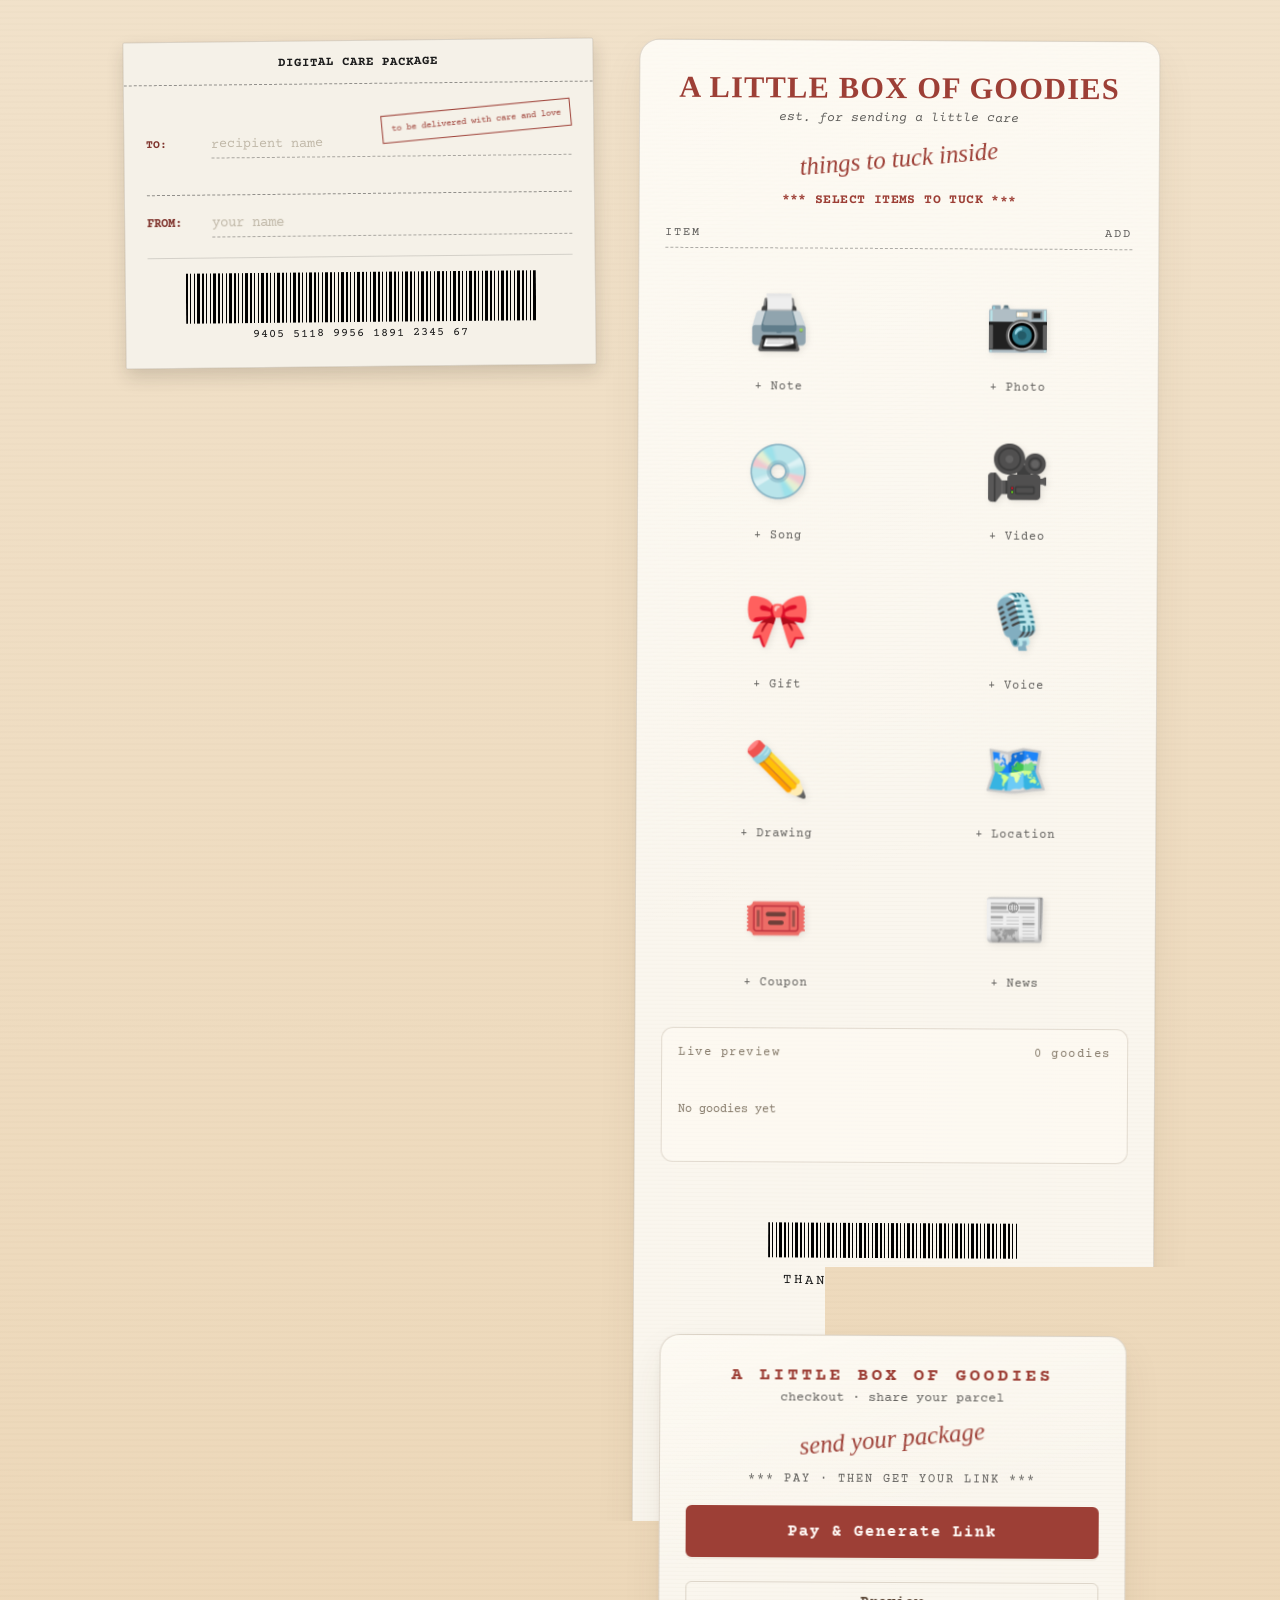
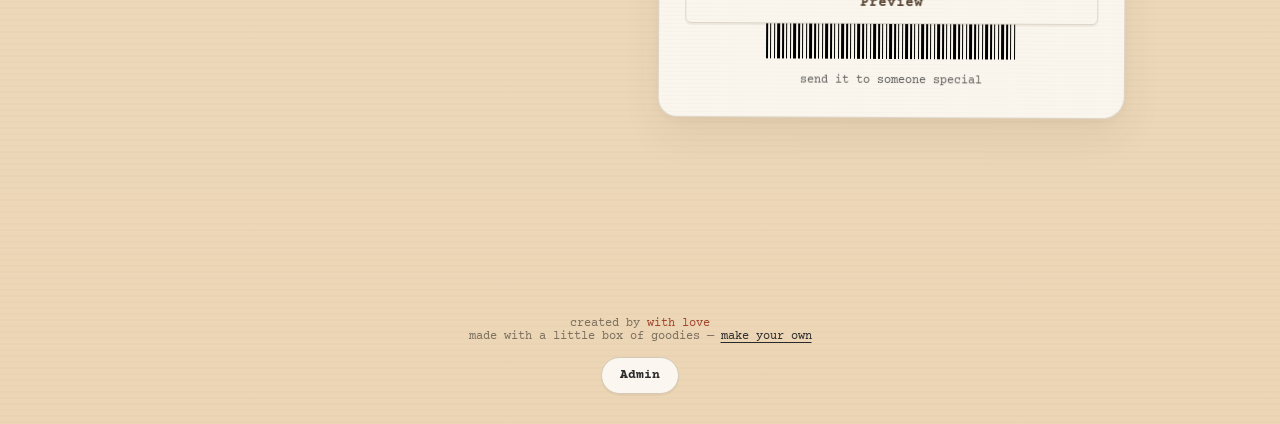
==== index.html @ 38f1be11 "Prepare LilGoodies for Vercel" ====
<!DOCTYPE html>
<html lang="en">
<head>
    <meta charset="UTF-8">
    <meta name="viewport" content="width=device-width, initial-scale=1.0">
    <title>Digital Care Package - A Little Box of Goodies</title>
    <link rel="stylesheet" href="css/styles.css">
    <link href="https://fonts.googleapis.com/css2?family=Special+Elite&family=Courier+Prime&family=Playfair+Display:ital@1&display=swap" rel="stylesheet">
</head>
<body class="creator-page">
    <div class="main-container">
        <!-- Left Side: Shipping Label -->
        <div class="left-panel">
            <div class="shipping-label" id="shippingLabel">
                <div class="label-header">DIGITAL CARE PACKAGE</div>
                <div class="label-body">
                    <div class="label-row to-row">
                        <span class="label-field">TO:</span>
                        <input type="text" id="toField" class="label-input" placeholder="recipient name" value="">
                        <div class="stamp">
                            <span>to be delivered with</span>
                            <span>care and love</span>
                        </div>
                    </div>
                    <div class="label-divider"></div>
                    <div class="label-row from-row">
                        <span class="label-field">FROM:</span>
                        <input type="text" id="fromField" class="label-input" placeholder="your name" value="">
                    </div>
                    <div class="barcode">
                        <div class="barcode-lines"></div>
                        <span class="barcode-number">9405 5118 9956 1891 2345 67</span>
                    </div>
                </div>
            </div>
        </div>

        <!-- Right Side: Items Selection & Cart -->
        <div class="right-panel">
            <div class="goodies-sheet">
                <h1 class="goodies-title">A LITTLE BOX OF GOODIES</h1>
                <p class="goodies-subtitle">est. for sending a little care</p>
                <div class="things-stamp">things to tuck inside</div>
                <h2 class="select-items">*** SELECT ITEMS TO TUCK ***</h2>
                
                <div class="items-header">
                    <span>ITEM</span>
                    <span>ADD</span>
                </div>
                <div class="items-divider"></div>

                <div class="items-grid">
                    <div class="item-card" data-type="note" onclick="openModal('note')">
                        <div class="item-icon">🖨️</div>
                        <span class="item-label">+ Note</span>
                    </div>
                    <div class="item-card" data-type="photo" onclick="openModal('photo')">
                        <div class="item-icon">📷</div>
                        <span class="item-label">+ Photo</span>
                    </div>
                    <div class="item-card" data-type="song" onclick="openModal('song')">
                        <div class="item-icon">💿</div>
                        <span class="item-label">+ Song</span>
                    </div>
                    <div class="item-card" data-type="video" onclick="openModal('video')">
                        <div class="item-icon">🎥</div>
                        <span class="item-label">+ Video</span>
                    </div>
                    <div class="item-card" data-type="gift" onclick="openModal('gift')">
                        <div class="item-icon">🎀</div>
                        <span class="item-label">+ Gift</span>
                    </div>
                    <div class="item-card" data-type="voice" onclick="openModal('voice')">
                        <div class="item-icon">🎙️</div>
                        <span class="item-label">+ Voice</span>
                    </div>
                    <div class="item-card" data-type="drawing" onclick="openModal('drawing')">
                        <div class="item-icon">✏️</div>
                        <span class="item-label">+ Drawing</span>
                    </div>
                    <div class="item-card" data-type="location" onclick="openModal('location')">
                        <div class="item-icon">🗺️</div>
                        <span class="item-label">+ Location</span>
                    </div>
                    <div class="item-card" data-type="coupon" onclick="openModal('coupon')">
                        <div class="item-icon">🎟️</div>
                        <span class="item-label">+ Coupon</span>
                    </div>
                    <div class="item-card" data-type="news" onclick="openModal('news')">
                        <div class="item-icon">📰</div>
                        <span class="item-label">+ News</span>
                    </div>
                </div>

                <div class="live-preview-panel" id="livePreviewPanel" aria-live="polite">
                    <div class="live-preview-header">
                        <span>Live preview</span>
                        <span class="live-preview-count" id="livePreviewCount">0 goodies</span>
                    </div>
                    <div class="live-preview-grid" id="livePreviewGrid"></div>
                </div>

                <!-- Cart Section -->
                <div class="cart-section" id="cartSection" style="display:none;">
                    <div class="cart-header">
                        <span>IN CART</span>
                        <span>QTY</span>
                    </div>
                    <div class="cart-divider"></div>
                    <div class="cart-items" id="cartItems"></div>
                </div>

                <!-- Bottom Section -->
                <div class="bottom-section">
                    <div class="barcode-bottom">
                        <div class="barcode-lines"></div>
                    </div>
                    <p class="thank-you">THANK YOU FOR CARING</p>
                    <p class="nice-day">have a nice day :)</p>
                </div>

                <!-- Checkout Section -->
                <div class="checkout-section">
                    <h2 class="checkout-title">A LITTLE BOX OF GOODIES</h2>
                    <p class="checkout-subtitle">checkout · share your parcel</p>
                    <div class="send-stamp">send your package</div>
                    <p class="pay-text">*** PAY · THEN GET YOUR LINK ***</p>
                    <div class="checkout-actions">
                        <button class="btn-generate" onclick="generateLink()">Pay & Generate Link</button>
                        <button class="btn-preview" onclick="previewPackage()">Preview</button>
                    </div>
                    <div class="barcode-bottom">
                        <div class="barcode-lines"></div>
                    </div>
                    <p class="send-special">send it to someone special</p>
                </div>
            </div>
        </div>
    </div>

    <!-- MODALS -->
    <!-- Note Modal -->
    <div class="modal-overlay" id="noteModal">
        <div class="modal animate-in">
            <button class="modal-close" onclick="closeModal('noteModal')">✕</button>
            <h3 class="modal-title">ADD NOTE</h3>
            <label class="modal-label">Your message</label>
            <textarea id="noteText" class="modal-textarea" placeholder="Write your note here..."></textarea>
            <div class="modal-actions">
                <button class="btn-add" onclick="addItem('note')">Add to package</button>
                <button class="btn-cancel" onclick="closeModal('noteModal')">Cancel</button>
            </div>
        </div>
    </div>

    <!-- Photo Modal -->
    <div class="modal-overlay" id="photoModal">
        <div class="modal animate-in">
            <button class="modal-close" onclick="closeModal('photoModal')">✕</button>
            <h3 class="modal-title">ADD PHOTO</h3>
            <label class="modal-label">Upload photo</label>
            <div class="file-upload-area" id="photoUploadArea">
                <input type="file" id="photoFile" accept="image/*" onchange="handlePhotoUpload(event)">
                <p>Click or drag to upload</p>
            </div>
            <div class="photo-preview-container" id="photoPreviewContainer" style="display:none;">
                <img id="photoPreview" class="photo-preview" alt="Preview">
            </div>
            <label class="modal-label">Caption</label>
            <input type="text" id="photoCaption" class="modal-input" placeholder="Add a caption (optional)">
            <div class="modal-actions">
                <button class="btn-add" onclick="addItem('photo')">Add to package</button>
                <button class="btn-cancel" onclick="closeModal('photoModal')">Cancel</button>
            </div>
        </div>
    </div>

    <!-- Song Modal -->
    <div class="modal-overlay" id="songModal">
        <div class="modal animate-in">
            <button class="modal-close" onclick="closeModal('songModal')">✕</button>
            <h3 class="modal-title">ADD SONG</h3>
            <label class="modal-label">Song link (Spotify, Apple Music, YouTube Music...)</label>
            <input type="url" id="songLink" class="modal-input" placeholder="https://open.spotify.com/track/...">
            <label class="modal-label">Title</label>
            <input type="text" id="songTitle" class="modal-input" placeholder="song title (optional)">
            <div class="modal-actions">
                <button class="btn-add" onclick="addItem('song')">Add to package</button>
                <button class="btn-cancel" onclick="closeModal('songModal')">Cancel</button>
            </div>
        </div>
    </div>

    <!-- Video Modal -->
    <div class="modal-overlay" id="videoModal">
        <div class="modal animate-in">
            <button class="modal-close" onclick="closeModal('videoModal')">✕</button>
            <h3 class="modal-title">ADD VIDEO</h3>
            <label class="modal-label">Video link (YouTube, Vimeo...)</label>
            <input type="url" id="videoLink" class="modal-input" placeholder="https://youtube.com/watch?v=...">
            <label class="modal-label">Title</label>
            <input type="text" id="videoTitle" class="modal-input" placeholder="video title (optional)">
            <div class="modal-actions">
                <button class="btn-add" onclick="addItem('video')">Add to package</button>
                <button class="btn-cancel" onclick="closeModal('videoModal')">Cancel</button>
            </div>
        </div>
    </div>

    <!-- Gift Modal -->
    <div class="modal-overlay" id="giftModal">
        <div class="modal animate-in">
            <button class="modal-close" onclick="closeModal('giftModal')">✕</button>
            <h3 class="modal-title">ADD GIFT</h3>
            <label class="modal-label">Gift link (Amazon, Etsy...)</label>
            <input type="url" id="giftLink" class="modal-input" placeholder="https://...">
            <label class="modal-label">Description</label>
            <input type="text" id="giftDesc" class="modal-input" placeholder="gift description (optional)">
            <div class="modal-actions">
                <button class="btn-add" onclick="addItem('gift')">Add to package</button>
                <button class="btn-cancel" onclick="closeModal('giftModal')">Cancel</button>
            </div>
        </div>
    </div>

    <!-- Voice Modal -->
    <div class="modal-overlay" id="voiceModal">
        <div class="modal animate-in">
            <button class="modal-close" onclick="closeModal('voiceModal')">✕</button>
            <h3 class="modal-title">ADD VOICE</h3>
            <label class="modal-label">Voice memo</label>
            <div class="voice-waveform" id="voiceWaveform">
                <canvas id="waveformCanvas" width="400" height="60"></canvas>
            </div>
            <div class="voice-controls">
                <button class="btn-record" id="recordBtn" onclick="toggleRecording()">Record</button>
                <label class="upload-audio-btn">
                    <input type="file" id="audioFile" accept="audio/*" onchange="handleAudioUpload(event)">
                    <span>Upload audio</span>
                </label>
            </div>
            <span class="recording-status" id="recordingStatus">Not recorded yet</span>
            <audio id="voicePlayback" controls style="display:none; width:100%; margin-top:12px;"></audio>
            <div class="modal-actions">
                <button class="btn-add" onclick="addItem('voice')">Add to package</button>
                <button class="btn-cancel" onclick="closeModal('voiceModal')">Cancel</button>
            </div>
        </div>
    </div>

    <!-- Drawing Modal -->
    <div class="modal-overlay" id="drawingModal">
        <div class="modal modal-large animate-in">
            <button class="modal-close" onclick="closeModal('drawingModal')">✕</button>
            <h3 class="modal-title">ADD DRAWING</h3>
            <label class="modal-label">Draw something</label>
            <div class="drawing-tools">
                <input type="color" id="drawColor" value="#8B4513" class="color-picker">
                <input type="range" id="drawSize" min="1" max="20" value="3" class="size-slider">
                <button class="btn-clear-canvas" onclick="clearCanvas()">Clear</button>
            </div>
            <canvas id="drawingCanvas" class="drawing-canvas" width="500" height="350"></canvas>
            <div class="modal-actions">
                <button class="btn-add" onclick="addItem('drawing')">Add to package</button>
                <button class="btn-cancel" onclick="closeModal('drawingModal')">Cancel</button>
            </div>
        </div>
    </div>

    <!-- Location Modal -->
    <div class="modal-overlay" id="locationModal">
        <div class="modal animate-in">
            <button class="modal-close" onclick="closeModal('locationModal')">✕</button>
            <h3 class="modal-title">ADD LOCATION</h3>
            <label class="modal-label">Place name</label>
            <input type="text" id="locationName" class="modal-input" placeholder="e.g., Our favorite coffee shop">
            <label class="modal-label">Address or Google Maps link</label>
            <input type="text" id="locationAddress" class="modal-input" placeholder="123 Main St or https://maps.google.com/...">
            <label class="modal-label">Note</label>
            <input type="text" id="locationNote" class="modal-input" placeholder="Why this place is special (optional)">
            <div class="modal-actions">
                <button class="btn-add" onclick="addItem('location')">Add to package</button>
                <button class="btn-cancel" onclick="closeModal('locationModal')">Cancel</button>
            </div>
        </div>
    </div>

    <!-- Coupon Modal -->
    <div class="modal-overlay" id="couponModal">
        <div class="modal animate-in">
            <button class="modal-close" onclick="closeModal('couponModal')">✕</button>
            <h3 class="modal-title">ADD COUPON</h3>
            <label class="modal-label">Coupon title</label>
            <input type="text" id="couponTitle" class="modal-input" placeholder="e.g., Free hug coupon">
            <label class="modal-label">Description</label>
            <textarea id="couponDesc" class="modal-textarea" placeholder="Coupon details..."></textarea>
            <div class="modal-actions">
                <button class="btn-add" onclick="addItem('coupon')">Add to package</button>
                <button class="btn-cancel" onclick="closeModal('couponModal')">Cancel</button>
            </div>
        </div>
    </div>

    <!-- News Modal -->
    <div class="modal-overlay" id="newsModal">
        <div class="modal animate-in">
            <button class="modal-close" onclick="closeModal('newsModal')">✕</button>
            <h3 class="modal-title">ADD NEWS</h3>
            <label class="modal-label">Headline</label>
            <input type="text" id="newsHeadline" class="modal-input" placeholder="Breaking news headline">
            <label class="modal-label">Story</label>
            <textarea id="newsStory" class="modal-textarea" placeholder="Write the news story..."></textarea>
            <div class="modal-actions">
                <button class="btn-add" onclick="addItem('news')">Add to package</button>
                <button class="btn-cancel" onclick="closeModal('newsModal')">Cancel</button>
            </div>
        </div>
    </div>

    <!-- Payment Modal -->
    <div class="modal-overlay" id="paymentModal">
        <div class="modal animate-in payment-modal">
            <button class="modal-close" onclick="closeModal('paymentModal')">✕</button>
            <h3 class="modal-title">SECURE CHECKOUT</h3>
            <div class="payment-summary">
                <span>Digital care package</span>
                <strong>₹899</strong>
            </div>
            <div class="payment-methods">
                <label class="payment-option">
                    <input type="radio" name="paymentMethod" value="card" checked>
                    <span>Card</span>
                </label>
                <label class="payment-option">
                    <input type="radio" name="paymentMethod" value="upi">
                    <span>UPI</span>
                </label>
                <label class="payment-option">
                    <input type="radio" name="paymentMethod" value="wallet">
                    <span>Wallet</span>
                </label>
            </div>
            <div class="coupon-entry">
                <label class="modal-label" for="couponCode">Have a free coupon?</label>
                <div class="link-display">
                    <input type="text" id="couponCode" class="modal-input" placeholder="Enter coupon code" autocomplete="off">
                    <button type="button" class="btn-preview" onclick="applyCoupon()">Apply</button>
                </div>
                <p class="copy-feedback" id="couponFeedback" style="display:none;"></p>
            </div>
            <div class="upi-qr-panel" id="upiQrPanel" style="display:none;">
                <p class="modal-label">Scan to pay through UPI</p>
                <div class="upi-qr-box" id="upiQrCode"></div>
                <p class="upi-id">UPI ID: lilgoodies@upi</p>
            </div>
            <div class="payment-form" id="paymentForm">
                <label class="modal-label">Cardholder name</label>
                <input type="text" id="paymentName" class="modal-input" placeholder="Your name">
                <label class="modal-label">Card number</label>
                <input type="text" id="paymentCard" class="modal-input" placeholder="1234 5678 9012 3456">
                <div class="payment-row">
                    <div>
                        <label class="modal-label">Expiry</label>
                        <input type="text" id="paymentExpiry" class="modal-input" placeholder="MM/YY">
                    </div>
                    <div>
                        <label class="modal-label">CVV</label>
                        <input type="password" id="paymentCvv" class="modal-input" placeholder="123">
                    </div>
                </div>
            </div>
            <div class="modal-actions payment-actions">
                <button class="btn-cancel" onclick="closeModal('paymentModal')">Cancel</button>
                <button class="btn-add" id="payButton" onclick="processPayment()">Pay ₹899</button>
            </div>
        </div>
    </div>

    <!-- Generated Link Modal -->
    <div class="modal-overlay" id="linkModal">
        <div class="modal animate-in">
            <button class="modal-close" onclick="closeModal('linkModal')">✕</button>
            <h3 class="modal-title">YOUR PACKAGE IS READY!</h3>
            <p class="modal-label">Share this link with your special person:</p>
            <div class="link-display">
                <input type="text" id="generatedLink" class="modal-input" readonly>
                <button class="btn-copy" onclick="copyLink()">Copy</button>
            </div>
            <p class="copy-feedback" id="copyFeedback" style="display:none;">Copied to clipboard! 💕</p>
            <div class="modal-actions">
                <button class="btn-add" onclick="closeModal('linkModal')">Done</button>
            </div>
        </div>
    </div>

    <footer class="footer">
        <p>created by <span class="creator-name" id="creatorBadge">with love</span></p>
        <p>made with a little box of goodies — <a href="#" class="make-own">make your own</a></p>
        <button class="btn-admin" onclick="openAdminLogin()">Admin</button>
    </footer>

    <div class="modal-overlay" id="adminLoginModal">
        <div class="modal animate-in admin-modal">
            <button class="modal-close" onclick="closeModal('adminLoginModal')">✕</button>
            <h3 class="modal-title">ADMIN ACCESS</h3>
            <label class="modal-label">Username</label>
            <input type="text" id="adminUsername" class="modal-input" placeholder="admin">
            <label class="modal-label">Password</label>
            <input type="password" id="adminPassword" class="modal-input" placeholder="Enter password">
            <div class="modal-actions">
                <button class="btn-cancel" onclick="closeModal('adminLoginModal')">Cancel</button>
                <button class="btn-add" onclick="loginAdmin()">Enter dashboard</button>
            </div>
        </div>
    </div>

    <div class="modal-overlay" id="adminDashboardModal">
        <div class="modal modal-large animate-in admin-dashboard-modal">
            <button class="modal-close" onclick="closeModal('adminDashboardModal')">✕</button>
            <h3 class="modal-title">LIL GOODIES DASHBOARD</h3>

            <div class="dashboard-grid">
                <div class="stat-card">
                    <span>Total packages</span>
                    <strong id="statTotalPackages">0</strong>
                </div>
                <div class="stat-card">
                    <span>Revenue</span>
                    <strong id="statRevenue">₹0</strong>
                </div>
                <div class="stat-card">
                    <span>Average items</span>
                    <strong id="statAvgItems">0</strong>
                </div>
                <div class="stat-card">
                    <span>Creators</span>
                    <strong id="statCreatorCount">1</strong>
                </div>
            </div>

            <div class="admin-form-grid">
                <div>
                    <label class="modal-label">Creator name</label>
                    <input type="text" id="adminCreatorName" class="modal-input">
                </div>
                <div>
                    <label class="modal-label">Package price (₹)</label>
                    <input type="number" id="adminPrice" class="modal-input" min="1">
                </div>
                <div>
                    <label class="modal-label">UPI ID</label>
                    <input type="text" id="adminUpiId" class="modal-input">
                </div>
                <div>
                    <label class="modal-label">Admin note</label>
                    <input type="text" id="adminNote" class="modal-input" placeholder="e.g. Family gift box campaign">
                </div>
            </div>

            <div class="modal-actions dashboard-actions">
                <button class="btn-cancel" onclick="closeModal('adminDashboardModal')">Close</button>
                <button class="btn-add" onclick="saveAdminSettings()">Save settings</button>
            </div>

            <div class="recent-packages">
                <h4>Recent packages</h4>
                <div class="recent-table-wrap">
                    <table class="recent-table">
                        <thead>
                            <tr>
                                <th>To</th>
                                <th>From</th>
                                <th>Date</th>
                                <th>Items</th>
                            </tr>
                        </thead>
                        <tbody id="recentPackagesBody"></tbody>
                    </table>
                </div>
            </div>
        </div>
    </div>

    <script src="https://checkout.razorpay.com/v1/checkout.js"></script>
    <script src="https://cdn.jsdelivr.net/npm/qrcode-generator@1.5.3/qrcode.min.js"></script>
    <script src="js/app.js"></script>
    <script src="js/modals.js"></script>
</body>
</html>
---- css/styles.css ----
/* ========== RESET & BASE ========== */
*, *::before, *::after {
    margin: 0;
    padding: 0;
    box-sizing: border-box;
}

:root {
    --bg-tan: #e8dcc8;
    --bg-paper: #f5f0e8;
    --text-dark: #2a2a2a;
    --text-brown: #8B3A2A;
    --text-muted: #7a6e5d;
    --accent-red: #a0422a;
    --accent-pink: #f5d5d0;
    --accent-peach: #f7e1d4;
    --border-light: #d4c9b5;
    --shadow: rgba(0,0,0,0.1);
    --font-typewriter: 'Special Elite', 'Courier New', monospace;
    --font-mono: 'Courier Prime', 'Courier New', monospace;
    --font-elegant: 'Playfair Display', Georgia, serif;
}

body {
    font-family: var(--font-typewriter);
    background:
        radial-gradient(circle at top left, rgba(255,255,255,0.5), transparent 35%),
        linear-gradient(135deg, #f0e5d5 0%, var(--bg-tan) 45%, #e0d0b8 100%);
    color: var(--text-dark);
    min-height: 100vh;
    overflow-x: hidden;
    cursor: url("data:image/svg+xml,%3Csvg xmlns='http://www.w3.org/2000/svg' width='32' height='32' viewBox='0 0 32 32'%3E%3Cpath fill='%23a0422a' d='M16 29.2c-9.3-5.8-13.6-10.8-13.6-17.3A7.7 7.7 0 0 1 10.1 4c2.4 0 4.6 1.1 6 3 1.4-1.9 3.6-3 6-3A7.7 7.7 0 0 1 29.6 11.9c0 6.5-4.3 11.5-13.6 17.3z'/%3E%3C/svg%3E") 12 12, auto;
}

button, a, input, textarea, .item-card, .goodie-item, .modal-close {
    cursor: inherit;
}

/* ========== ANIMATIONS ========== */
@keyframes fadeInUp {
    from {
        opacity: 0;
        transform: translateY(30px);
    }
    to {
        opacity: 1;
        transform: translateY(0);
    }
}

@keyframes fadeIn {
    from { opacity: 0; }
    to { opacity: 1; }
}

@keyframes scaleIn {
    from {
        opacity: 0;
        transform: scale(0.8);
    }
    to {
        opacity: 1;
        transform: scale(1);
    }
}

@keyframes slideDown {
    from {
        opacity: 0;
        transform: translateY(-20px);
    }
    to {
        opacity: 1;
        transform: translateY(0);
    }
}

@keyframes bounceIn {
    0% { transform: scale(0.3); opacity: 0; }
    50% { transform: scale(1.05); }
    70% { transform: scale(0.9); }
    100% { transform: scale(1); opacity: 1; }
}

@keyframes shimmer {
    0% { background-position: -200% center; }
    100% { background-position: 200% center; }
}

@keyframes pulse {
    0%, 100% { transform: scale(1); }
    50% { transform: scale(1.05); }
}

@keyframes float {
    0%, 100% { transform: translateY(0); }
    50% { transform: translateY(-10px); }
}

@keyframes wiggle {
    0%, 100% { transform: rotate(0deg); }
    25% { transform: rotate(-2deg); }
    75% { transform: rotate(2deg); }
}

@keyframes boxOpen {
    0% { transform: rotateX(0deg); }
    100% { transform: rotateX(-180deg); opacity: 0; }
}

@keyframes slideUp {
    from {
        opacity: 0;
        transform: translateY(50px);
    }
    to {
        opacity: 1;
        transform: translateY(0);
    }
}

@keyframes stampPress {
    0% { transform: scale(1.5) rotate(-15deg); opacity: 0; }
    60% { transform: scale(0.95) rotate(-5deg); opacity: 1; }
    100% { transform: scale(1) rotate(-5deg); opacity: 1; }
}

.animate-in {
    animation: scaleIn 0.3s ease-out;
}

.fade-in-up {
    animation: fadeInUp 0.6s ease-out;
}

/* ========== CREATOR PAGE LAYOUT ========== */
.main-container {
    display: flex;
    gap: 40px;
    max-width: 1400px;
    margin: 0 auto;
    padding: 40px 20px;
    align-items: flex-start;
    flex-wrap: wrap;
    justify-content: center;
}

.left-panel {
    flex: 0 0 500px;
    position: sticky;
    top: 40px;
    animation: fadeInUp 0.8s ease-out;
}

.right-panel {
    flex: 0 0 500px;
    animation: fadeInUp 0.8s ease-out 0.2s both;
}

/* ========== SHIPPING LABEL ========== */
.shipping-label {
    background: linear-gradient(180deg, #fffdfb, #f5efe7);
    border: 3px solid #1a1a1a;
    padding: 0;
    max-width: 480px;
    box-shadow: 4px 4px 15px var(--shadow), 0 0 0 1px rgba(255,255,255,0.8) inset;
    transition: transform 0.3s ease, box-shadow 0.3s ease;
    border-radius: 16px 16px 12px 12px;
    overflow: hidden;
}

.shipping-label:hover {
    transform: translateY(-3px) rotate(0.2deg);
    box-shadow: 6px 6px 20px rgba(0,0,0,0.15);
}

.label-header {
    background: #1a1a1a;
    color: white;
    text-align: center;
    font-size: 24px;
    font-weight: bold;
    padding: 12px;
    font-family: var(--font-typewriter);
    letter-spacing: 2px;
}

.label-body {
    padding: 20px;
}

.label-row {
    display: flex;
    align-items: center;
    gap: 10px;
    margin-bottom: 10px;
    position: relative;
}

.to-row {
    min-height: 70px;
}

.label-field {
    font-weight: bold;
    font-size: 16px;
    font-family: var(--font-typewriter);
    min-width: 55px;
}

.label-input {
    font-family: var(--font-typewriter);
    font-size: 18px;
    border: none;
    border-bottom: 1px dashed #ccc;
    background: transparent;
    flex: 1;
    padding: 5px 0;
    color: var(--text-muted);
    outline: none;
    transition: border-color 0.3s ease;
}

.label-input:focus {
    border-bottom-color: var(--accent-red);
    color: var(--text-dark);
}

.label-input::placeholder {
    color: #c0b8a8;
}

.stamp {
    position: absolute;
    right: 0;
    top: 0;
    border: 2px solid var(--accent-red);
    color: var(--accent-red);
    padding: 8px 12px;
    font-size: 11px;
    text-align: center;
    transform: rotate(-5deg);
    font-family: var(--font-typewriter);
    line-height: 1.3;
    animation: stampPress 0.8s ease-out 1s both;
    opacity: 0.85;
}

.label-divider {
    border-top: 2px dashed #aaa;
    margin: 15px 0;
}

.barcode {
    text-align: center;
    margin-top: 20px;
    padding-top: 15px;
    border-top: 1px solid #ddd;
}

.barcode-lines {
    height: 50px;
    background: repeating-linear-gradient(
        90deg,
        #000 0px,
        #000 2px,
        transparent 2px,
        transparent 4px,
        #000 4px,
        #000 5px,
        transparent 5px,
        transparent 8px,
        #000 8px,
        #000 9px,
        transparent 9px,
        transparent 11px,
        #000 11px,
        #000 14px,
        transparent 14px,
        transparent 16px
    );
    margin: 0 auto;
    max-width: 350px;
}

.barcode-number {
    font-family: var(--font-mono);
    font-size: 12px;
    margin-top: 5px;
    display: block;
    letter-spacing: 1px;
}

/* ========== GOODIES SHEET ========== */
.goodies-sheet {
    background: linear-gradient(180deg, rgba(245,240,232,0.98), rgba(255,255,255,0.82));
    padding: 40px 30px;
    box-shadow: 3px 3px 15px var(--shadow);
    position: relative;
    border: 1px solid rgba(160, 66, 42, 0.08);
    border-radius: 20px;
}

.goodies-title {
    font-family: var(--font-typewriter);
    font-size: 20px;
    text-align: center;
    letter-spacing: 3px;
    margin-bottom: 5px;
}

.goodies-subtitle {
    text-align: center;
    font-size: 13px;
    color: var(--text-muted);
    font-style: italic;
    margin-bottom: 20px;
    font-family: var(--font-mono);
}

.things-stamp {
    text-align: center;
    font-family: var(--font-elegant);
    font-style: italic;
    font-size: 22px;
    color: var(--accent-red);
    border: 2px solid var(--accent-red);
    display: inline-block;
    padding: 8px 20px;
    margin: 0 auto 20px;
    display: block;
    max-width: 280px;
    margin-left: auto;
    margin-right: auto;
    transform: rotate(-1deg);
    animation: stampPress 0.6s ease-out 0.5s both;
}

.select-items {
    text-align: center;
    font-size: 13px;
    letter-spacing: 2px;
    margin-bottom: 20px;
    font-family: var(--font-typewriter);
}

.items-header {
    display: flex;
    justify-content: space-between;
    font-size: 12px;
    letter-spacing: 2px;
    color: var(--text-muted);
    font-family: var(--font-typewriter);
}

.items-divider {
    border-top: 1px dashed var(--border-light);
    margin: 8px 0 20px;
}

/* ========== ITEMS GRID ========== */
.items-grid {
    display: grid;
    grid-template-columns: 1fr 1fr;
    gap: 25px;
    margin-bottom: 30px;
}

.live-preview-panel {
    background: linear-gradient(135deg, rgba(160, 66, 42, 0.06), rgba(255,255,255,0.7));
    border: 1px solid rgba(160, 66, 42, 0.15);
    border-radius: 18px;
    padding: 18px 16px 14px;
    margin-bottom: 20px;
    box-shadow: inset 0 1px 0 rgba(255,255,255,0.7);
    opacity: 0.92;
}

.live-preview-panel.active {
    animation: fadeInUp 0.4s ease-out;
}

.live-preview-header {
    display: flex;
    justify-content: space-between;
    align-items: center;
    margin-bottom: 12px;
    font-family: var(--font-typewriter);
    letter-spacing: 1.5px;
    color: var(--text-muted);
    font-size: 12px;
}

.live-preview-grid {
    display: flex;
    flex-wrap: wrap;
    gap: 10px;
    min-height: 76px;
    align-items: center;
}

.live-preview-item {
    display: flex;
    flex-direction: column;
    align-items: center;
    gap: 6px;
    width: 72px;
    font-size: 10px;
    color: var(--text-dark);
    text-align: center;
    padding: 8px 6px;
    border-radius: 12px;
    background: rgba(255,255,255,0.55);
    border: 1px solid rgba(160, 66, 42, 0.08);
}

.preview-thumb {
    width: 42px;
    height: 42px;
    border-radius: 10px;
    display: flex;
    align-items: center;
    justify-content: center;
    overflow: hidden;
    background: var(--accent-peach);
    box-shadow: 0 8px 16px rgba(0,0,0,0.06);
}

.preview-thumb.preview-image {
    object-fit: cover;
    width: 42px;
    height: 42px;
}

.preview-thumb.preview-text {
    font-size: 11px;
    font-family: var(--font-mono);
    text-align: center;
    padding: 4px;
    line-height: 1.1;
}

.preview-thumb.preview-icon {
    font-size: 22px;
}

.empty-preview {
    font-family: var(--font-mono);
    color: var(--text-muted);
    font-size: 12px;
    padding: 8px 0;
}

.item-card {
    display: flex;
    flex-direction: column;
    align-items: center;
    cursor: pointer;
    padding: 15px 10px;
    border-radius: 8px;
    transition: all 0.3s ease;
    position: relative;
}

.item-card:hover {
    background: rgba(160, 66, 42, 0.05);
    transform: translateY(-5px) scale(1.02);
    box-shadow: 0 10px 22px rgba(160, 66, 42, 0.08);
}

.item-card:hover .item-icon {
    animation: wiggle 0.5s ease;
    transform: scale(1.12) rotate(-2deg);
}

.item-icon {
    width: 76px;
    height: 76px;
    display: flex;
    align-items: center;
    justify-content: center;
    border-radius: 22px;
    margin-bottom: 8px;
    transition: transform 0.3s ease, box-shadow 0.3s ease;
    font-size: 40px;
    background: linear-gradient(135deg, rgba(255,255,255,0.9), rgba(247,225,212,0.9));
    box-shadow: inset 0 1px 0 rgba(255,255,255,0.8), 0 10px 18px rgba(160,66,42,0.1);
    filter: drop-shadow(2px 2px 3px rgba(0,0,0,0.08));
}

.item-label {
    font-family: var(--font-typewriter);
    font-size: 13px;
    color: var(--text-dark);
    letter-spacing: 1px;
}

/* ========== CART SECTION ========== */
.cart-section {
    margin-top: 30px;
    animation: fadeInUp 0.5s ease-out;
}

.cart-header {
    display: flex;
    justify-content: space-between;
    font-size: 12px;
    letter-spacing: 2px;
    color: var(--text-muted);
    font-family: var(--font-typewriter);
}

.cart-divider {
    border-top: 1px dashed var(--border-light);
    margin: 8px 0 15px;
}

.cart-item {
    display: flex;
    align-items: center;
    gap: 15px;
    padding: 12px 0;
    border-bottom: 1px dashed var(--border-light);
    animation: slideDown 0.4s ease-out;
}

.cart-item-icon {
    font-size: 30px;
    width: 40px;
    text-align: center;
}

.cart-item-info {
    flex: 1;
}

.cart-item-type {
    font-family: var(--font-typewriter);
    font-size: 14px;
    font-weight: bold;
    letter-spacing: 1px;
    text-transform: uppercase;
}

.cart-item-desc {
    font-family: var(--font-mono);
    font-size: 12px;
    color: var(--text-muted);
    margin-top: 2px;
    max-width: 250px;
    overflow: hidden;
    text-overflow: ellipsis;
    white-space: nowrap;
}

.btn-remove {
    font-family: var(--font-typewriter);
    font-size: 12px;
    padding: 5px 15px;
    border: 1px solid var(--accent-red);
    color: var(--accent-red);
    background: transparent;
    cursor: pointer;
    border-radius: 4px;
    transition: all 0.3s ease;
    letter-spacing: 1px;
}

.btn-remove:hover {
    background: var(--accent-red);
    color: white;
}

/* ========== BOTTOM SECTION ========== */
.bottom-section {
    text-align: center;
    margin-top: 40px;
    padding-top: 20px;
}

.barcode-bottom .barcode-lines {
    height: 35px;
    max-width: 250px;
}

.thank-you {
    font-family: var(--font-typewriter);
    font-size: 14px;
    letter-spacing: 3px;
    margin-top: 15px;
}

.nice-day {
    font-family: var(--font-mono);
    font-size: 12px;
    color: var(--text-muted);
    margin-top: 5px;
}

/* ========== CHECKOUT SECTION ========== */
.checkout-section {
    background: linear-gradient(180deg, rgba(245,240,232,0.98), rgba(255,255,255,0.9));
    padding: 40px 30px;
    margin-top: 30px;
    text-align: center;
    box-shadow: 3px 3px 15px var(--shadow);
    animation: fadeInUp 0.6s ease-out 0.4s both;
    border-radius: 18px;
    border: 1px solid rgba(160, 66, 42, 0.08);
}

.checkout-actions {
    display: flex;
    flex-direction: column;
    gap: 12px;
    width: 100%;
    justify-content: center;
}

.checkout-title {
    font-family: var(--font-typewriter);
    font-size: 18px;
    letter-spacing: 3px;
}

.checkout-subtitle {
    font-family: var(--font-mono);
    font-size: 13px;
    color: var(--text-muted);
    margin: 5px 0 20px;
}

.send-stamp {
    font-family: var(--font-elegant);
    font-style: italic;
    font-size: 22px;
    color: var(--accent-red);
    border: 2px solid var(--accent-red);
    padding: 8px 25px;
    display: inline-block;
    transform: rotate(-2deg);
    margin-bottom: 20px;
    animation: stampPress 0.6s ease-out 0.8s both;
}

.pay-text {
    font-family: var(--font-typewriter);
    font-size: 12px;
    letter-spacing: 2px;
    margin-bottom: 20px;
    color: var(--text-muted);
}

.btn-generate {
    display: block;
    width: 100%;
    padding: 15px;
    font-family: var(--font-typewriter);
    font-size: 16px;
    color: var(--accent-red);
    background: transparent;
    border: 2px solid var(--accent-red);
    cursor: pointer;
    margin-bottom: 12px;
    border-radius: 6px;
    transition: all 0.3s ease;
    letter-spacing: 1px;
}

.btn-generate:hover {
    background: var(--accent-red);
    color: white;
    transform: translateY(-2px);
    box-shadow: 0 4px 15px rgba(160, 66, 42, 0.3);
}

.btn-preview {
    display: block;
    width: 100%;
    padding: 12px;
    font-family: var(--font-typewriter);
    font-size: 14px;
    color: var(--text-dark);
    background: transparent;
    border: 1px solid var(--border-light);
    cursor: pointer;
    border-radius: 6px;
    transition: all 0.3s ease;
    letter-spacing: 1px;
}

.btn-preview:hover {
    background: rgba(0,0,0,0.03);
    transform: translateY(-1px);
}

.send-special {
    font-family: var(--font-mono);
    font-size: 12px;
    color: var(--text-muted);
    margin-top: 15px;
}

/* ========== MODAL STYLES ========== */
.modal-overlay {
    display: none;
    position: fixed;
    top: 0;
    left: 0;
    right: 0;
    bottom: 0;
    background: rgba(0,0,0,0.4);
    backdrop-filter: blur(8px);
    -webkit-backdrop-filter: blur(8px);
    z-index: 1000;
    justify-content: center;
    align-items: center;
    padding: 20px;
}

.modal-overlay.active {
    display: flex;
}

.modal {
    background: var(--bg-paper);
    border-radius: 12px;
    padding: 35px;
    max-width: 500px;
    width: 100%;
    position: relative;
    box-shadow: 0 20px 60px rgba(0,0,0,0.2);
    max-height: 90vh;
    overflow-y: auto;
}

.modal-large {
    max-width: 600px;
}

.modal-close {
    position: absolute;
    top: 15px;
    right: 20px;
    background: none;
    border: none;
    font-size: 24px;
    cursor: pointer;
    color: var(--text-muted);
    transition: color 0.3s ease, transform 0.3s ease;
    line-height: 1;
}

.modal-close:hover {
    color: var(--text-dark);
    transform: rotate(90deg);
}

.modal-title {
    font-family: var(--font-typewriter);
    color: var(--accent-red);
    font-size: 18px;
    letter-spacing: 3px;
    margin-bottom: 20px;
}

.modal-label {
    font-family: var(--font-mono);
    font-size: 13px;
    color: var(--text-muted);
    display: block;
    margin-bottom: 8px;
    margin-top: 15px;
}

.modal-label:first-of-type {
    margin-top: 0;
}

.modal-input {
    width: 100%;
    padding: 12px 15px;
    font-family: var(--font-mono);
    font-size: 14px;
    border: 1px solid var(--border-light);
    border-radius: 8px;
    background: white;
    color: var(--text-dark);
    outline: none;
    transition: border-color 0.3s ease, box-shadow 0.3s ease;
}

.modal-input:focus {
    border-color: var(--accent-red);
    box-shadow: 0 0 0 3px rgba(160, 66, 42, 0.1);
}

.modal-input::placeholder {
    color: #c0b8a8;
}

.modal-textarea {
    width: 100%;
    padding: 12px 15px;
    font-family: var(--font-mono);
    font-size: 14px;
    border: 1px solid var(--border-light);
    border-radius: 8px;
    background: white;
    color: var(--text-dark);
    outline: none;
    min-height: 120px;
    resize: vertical;
    transition: border-color 0.3s ease, box-shadow 0.3s ease;
}

.modal-textarea:focus {
    border-color: var(--accent-red);
    box-shadow: 0 0 0 3px rgba(160, 66, 42, 0.1);
}

.modal-textarea::placeholder {
    color: #c0b8a8;
}

.modal-actions {
    display: flex;
    justify-content: space-between;
    align-items: center;
    gap: 12px;
    margin-top: 25px;
}

.payment-actions {
    justify-content: flex-end;
}

.btn-add {
    font-family: var(--font-typewriter);
    font-size: 14px;
    padding: 10px 25px;
    color: var(--accent-red);
    background: transparent;
    border: 1px solid var(--accent-red);
    border-radius: 6px;
    cursor: pointer;
    transition: all 0.3s ease;
    letter-spacing: 0.5px;
}

.btn-add:hover {
    background: var(--accent-red);
    color: white;
    transform: translateY(-1px);
}

.btn-cancel {
    font-family: var(--font-typewriter);
    font-size: 14px;
    padding: 10px 25px;
    color: var(--text-muted);
    background: transparent;
    border: 1px solid var(--border-light);
    border-radius: 6px;
    cursor: pointer;
    transition: all 0.3s ease;
}

.btn-cancel:hover {
    background: rgba(0,0,0,0.03);
}

/* ========== FILE UPLOAD ========== */
.file-upload-area {
    border: 2px dashed var(--border-light);
    border-radius: 8px;
    padding: 30px;
    text-align: center;
    cursor: pointer;
    position: relative;
    transition: all 0.3s ease;
    background: rgba(255,255,255,0.5);
}

.file-upload-area:hover {
    border-color: var(--accent-red);
    background: rgba(160, 66, 42, 0.03);
}

.file-upload-area input[type="file"] {
    position: absolute;
    top: 0;
    left: 0;
    width: 100%;
    height: 100%;
    opacity: 0;
    cursor: pointer;
}

.file-upload-area p {
    font-family: var(--font-mono);
    color: var(--text-muted);
    font-size: 13px;
}

.photo-preview-container {
    margin-top: 15px;
    text-align: center;
}

.photo-preview {
    max-width: 100%;
    max-height: 200px;
    border-radius: 8px;
    box-shadow: 0 4px 12px var(--shadow);
}

/* ========== VOICE RECORDING ========== */
.voice-waveform {
    background: var(--accent-pink);
    border-radius: 8px;
    padding: 10px;
    margin-bottom: 15px;
    overflow: hidden;
}

.voice-waveform canvas {
    width: 100%;
    height: 60px;
    display: block;
}

.voice-controls {
    display: flex;
    align-items: center;
    gap: 15px;
    margin-bottom: 10px;
    flex-wrap: wrap;
}

.upload-audio-btn {
    position: relative;
    display: inline-flex;
    align-items: center;
    justify-content: center;
    padding: 8px 18px;
    border-radius: 20px;
    border: 1px solid var(--border-light);
    background: white;
    cursor: pointer;
    overflow: hidden;
    transition: all 0.3s ease;
    font-family: var(--font-typewriter);
    font-size: 13px;
    color: var(--text-dark);
}

.upload-audio-btn input {
    position: absolute;
    inset: 0;
    opacity: 0;
    cursor: pointer;
}

.upload-audio-btn:hover {
    border-color: var(--accent-red);
    color: var(--accent-red);
}

.btn-record {
    font-family: var(--font-typewriter);
    font-size: 14px;
    padding: 8px 20px;
    color: var(--accent-red);
    background: transparent;
    border: 1px solid var(--accent-red);
    border-radius: 20px;
    cursor: pointer;
    transition: all 0.3s ease;
}

.btn-record:hover {
    background: var(--accent-red);
    color: white;
}

.btn-record.recording {
    background: var(--accent-red);
    color: white;
    animation: pulse 1s ease infinite;
}

.recording-status {
    font-family: var(--font-mono);
    font-size: 12px;
    color: var(--text-muted);
}

/* ========== DRAWING CANVAS ========== */
.drawing-canvas {
    border: 1px solid var(--border-light);
    border-radius: 8px;
    background: white;
    cursor: crosshair;
    display: block;
    width: 100%;
    max-width: 500px;
    touch-action: none;
}

.drawing-tools {
    display: flex;
    align-items: center;
    gap: 12px;
    margin-bottom: 10px;
}

.color-picker {
    width: 35px;
    height: 35px;
    border: 2px solid var(--border-light);
    border-radius: 50%;
    cursor: pointer;
    padding: 0;
    overflow: hidden;
}

.size-slider {
    flex: 1;
    accent-color: var(--accent-red);
}

.btn-clear-canvas {
    font-family: var(--font-typewriter);
    font-size: 12px;
    padding: 5px 15px;
    border: 1px solid var(--border-light);
    background: transparent;
    cursor: pointer;
    border-radius: 4px;
    transition: all 0.3s ease;
}

.btn-clear-canvas:hover {
    border-color: var(--accent-red);
    color: var(--accent-red);
}

/* ========== LINK DISPLAY ========== */
.link-display {
    display: flex;
    gap: 10px;
    align-items: center;
}

.link-display .modal-input {
    flex: 1;
}

.payment-modal {
    max-width: 560px;
}

.payment-summary {
    display: flex;
    justify-content: space-between;
    align-items: center;
    background: rgba(160, 66, 42, 0.06);
    border: 1px solid rgba(160, 66, 42, 0.12);
    border-radius: 12px;
    padding: 14px 16px;
    margin-bottom: 18px;
    font-family: var(--font-mono);
    font-size: 13px;
    color: var(--text-muted);
}

.payment-summary strong {
    color: var(--text-dark);
    font-size: 18px;
}

.payment-methods {
    display: flex;
    gap: 10px;
    flex-wrap: wrap;
    margin-bottom: 18px;
}

.upi-qr-panel {
    display: none;
    background: rgba(255,255,255,0.7);
    border: 1px solid rgba(160, 66, 42, 0.12);
    border-radius: 16px;
    padding: 16px;
    margin-bottom: 18px;
    text-align: center;
}

.upi-qr-box {
    display: flex;
    align-items: center;
    justify-content: center;
    background: white;
    border-radius: 12px;
    padding: 12px;
    margin: 10px auto 8px;
    width: 190px;
    box-shadow: 0 12px 30px rgba(160, 66, 42, 0.08);
}

.upi-qr-box img {
    width: 170px;
    height: 170px;
    display: block;
}

.upi-id {
    font-family: var(--font-mono);
    font-size: 12px;
    color: var(--text-muted);
}

.payment-option {
    display: inline-flex;
    align-items: center;
    gap: 8px;
    padding: 10px 12px;
    border: 1px solid var(--border-light);
    border-radius: 999px;
    background: rgba(255,255,255,0.7);
    font-family: var(--font-mono);
    font-size: 12px;
    color: var(--text-dark);
}

.payment-option input {
    accent-color: var(--accent-red);
}

.payment-row {
    display: grid;
    grid-template-columns: 1fr 1fr;
    gap: 12px;
}

.btn-copy {
    font-family: var(--font-typewriter);
    font-size: 13px;
    padding: 12px 20px;
    color: white;
    background: var(--accent-red);
    border: none;
    border-radius: 6px;
    cursor: pointer;
    transition: all 0.3s ease;
}

.btn-copy:hover {
    background: #7a2f1e;
    transform: translateY(-1px);
}

.copy-feedback {
    font-family: var(--font-mono);
    font-size: 13px;
    color: var(--accent-red);
    margin-top: 10px;
    animation: fadeIn 0.3s ease;
}

/* ========== PAPER POSTAL REDESIGN ========== */
:root {
    --paper: #f7f1e6;
    --paper-warm: #faf6ee;
    --card: #faf6ee;
    --ink: #1a1a1a;
    --ink-soft: rgba(0, 0, 0, 0.62);
    --postal-red: #9d3f36;
    --postal-red-deep: #7e322b;
    --brand-button-bg: #f3ebe0;
    --border: rgba(120, 95, 70, 0.22);
    --accent: #9d3f36;
    --accent-soft: #f3ebe0;
    --destructive: #c66c68;
    --kraft: #e2c9a5;
    --kraft-deep: #d2b48c;
    --shadow-soft: 0 18px 40px rgba(70, 50, 30, 0.07), 0 4px 12px rgba(70, 50, 30, 0.04);
    --font-display: "Cormorant Garamond", Georgia, serif;
    --font-mono: "Space Mono", "Courier Prime", ui-monospace, monospace;
    --font-typewriter: var(--font-mono);
    --font-elegant: var(--font-display);
}

html {
    min-height: 100%;
    background-color: var(--kraft);
    background-image:
        linear-gradient(180deg, rgba(255, 248, 236, 0.52), rgba(250, 232, 205, 0.4)),
        repeating-linear-gradient(0deg, rgba(104, 71, 42, 0.035) 0 1px, transparent 1px 5px);
    background-size: cover, 100% 6px;
}

body {
    color: var(--ink);
    font-family: var(--font-mono);
    background: transparent;
    cursor: default;
}

button, a, input, textarea, .item-card, .goodie-item, .modal-close {
    cursor: pointer;
}

button {
    font-family: var(--font-mono);
    font-weight: 700;
    border-radius: 10px;
    border: 1.5px solid rgba(157, 63, 54, 0.55);
    background: var(--brand-button-bg);
    color: var(--postal-red);
    box-shadow: 0 2px 0 rgba(120, 95, 70, 0.08);
    transition: background 0.15s ease, border-color 0.15s ease, transform 0.15s ease;
}

button:hover {
    background: #efe4d6;
    border-color: var(--postal-red);
    transform: translateY(-1px);
}

button:active { transform: translateY(0); }

/* Creator layout */
.main-container {
    display: grid;
    grid-template-columns: minmax(300px, 0.95fr) minmax(340px, 1.05fr);
    gap: 28px 40px;
    max-width: 1080px;
    padding: 40px 24px 96px;
    align-items: start;
}

.left-panel { flex: none; width: auto; top: 28px; }
.right-panel { flex: none; width: auto; }

.shipping-label {
    background: #f5f1e8;
    border: 1px solid var(--border);
    border-radius: 2px;
    max-width: none;
    box-shadow: 1px 8px 18px rgba(40, 30, 20, 0.16);
    transform: rotate(-0.6deg);
    overflow: hidden;
}

.label-header {
    background: transparent;
    color: var(--ink);
    border-bottom: 1px dashed rgba(26, 26, 26, 0.45);
    font-size: 0.78rem;
    letter-spacing: 0.08em;
    padding: 14px 12px;
}

.label-body { padding: 24px 22px 26px; }
.label-row { gap: 10px; margin-bottom: 10px; }
.label-field { color: var(--postal-red-deep); font-size: 0.72rem; }
.label-input {
    color: var(--ink);
    font-family: var(--font-mono);
    font-size: 0.85rem;
    border-bottom: 1px dashed rgba(26, 26, 26, 0.35);
}
.label-input:focus { border-bottom-color: var(--postal-red); }
.stamp {
    border: 1.5px solid var(--postal-red);
    color: var(--postal-red);
    font-family: var(--font-mono);
    font-size: 0.58rem;
    padding: 7px 9px;
}
.label-divider { border-top: 1px dashed rgba(26, 26, 26, 0.45); }
.barcode { border-top: 1px solid rgba(26, 26, 26, 0.15); }

.goodies-sheet,
.checkout-section {
    background-color: var(--card);
    background-image:
        linear-gradient(165deg, rgba(255, 252, 245, 0.65), transparent 48%),
        repeating-linear-gradient(0deg, rgba(120, 95, 70, 0.025) 0 1px, transparent 1px 4px);
    border: 1px solid var(--border);
    border-radius: 20px 18px 22px 19px;
    box-shadow: var(--shadow-soft);
}

.goodies-sheet { padding: 30px 26px 32px; transform: rotate(0.3deg); }
.goodies-title, .goodies-view-title {
    font-family: var(--font-display);
    font-style: normal;
    font-weight: 600;
    color: var(--postal-red);
    letter-spacing: 0.02em;
}
.goodies-title { font-size: 1.9rem; letter-spacing: 0.04em; }
.goodies-subtitle { color: var(--ink-soft); font-family: var(--font-mono); }
.things-stamp, .send-stamp {
    border: none;
    color: var(--postal-red);
    font-family: var(--font-display);
    font-size: 1.55rem;
    padding: 0;
    transform: rotate(-1deg);
}
.select-items { color: var(--postal-red); font-family: var(--font-mono); font-size: 0.82rem; letter-spacing: 0.03em; }
.items-header, .cart-header { color: var(--ink-soft); font-family: var(--font-mono); }
.items-divider, .cart-divider { border-top: 1px dashed rgba(26, 26, 26, 0.35); }

.items-grid { gap: 16px 12px; }
.item-card {
    padding: 8px 4px;
    border-radius: 0;
    transition: transform 0.2s ease, opacity 0.15s ease;
}
.item-card:hover { background: transparent; transform: translateY(-3px); box-shadow: none; }
.item-icon {
    width: 96px;
    height: 96px;
    border-radius: 0;
    margin-bottom: 8px;
    font-size: 3.3rem;
    background: transparent;
    box-shadow: none;
}
.item-label { color: var(--ink-soft); font-family: var(--font-mono); font-size: 0.72rem; }

.live-preview-panel, .payment-summary, .upi-qr-panel {
    background: rgba(255, 252, 245, 0.58);
    border: 1px solid var(--border);
    border-radius: 12px;
    box-shadow: none;
}
.cart-item { border-bottom: 1px dotted rgba(26, 26, 26, 0.28); }
.cart-item-type, .checkout-title { color: var(--postal-red); }
.cart-item-desc, .checkout-subtitle, .pay-text, .send-special { color: var(--ink-soft); }

.checkout-section { padding: 30px 26px; margin-top: 28px; transform: rotate(-0.25deg); }
.btn-generate { background: var(--postal-red); color: #fff8f4; border-color: var(--postal-red); }
.btn-generate:hover { background: var(--postal-red-deep); color: #fff8f4; }
.btn-preview { color: #5a4636; border-color: var(--border); }

/* Forms and modals */
.modal-overlay { background: rgba(251, 244, 234, 0.82); backdrop-filter: blur(6px); }
.modal {
    background-color: #f4f1ea;
    background-image: repeating-linear-gradient(0deg, rgba(120, 95, 70, 0.025) 0 1px, transparent 1px 5px);
    border-radius: 2px;
    color: #3a2a1a;
    box-shadow: 0 2px 4px rgba(40, 40, 40, 0.08), 0 14px 28px rgba(40, 40, 40, 0.12);
    transform: rotate(-0.2deg);
}
.modal-title { color: var(--postal-red); font-family: var(--font-mono); font-size: 0.92rem; letter-spacing: 0.04em; }
.modal-label { color: var(--ink-soft); font-family: var(--font-mono); font-size: 0.72rem; }
.modal-input, .modal-textarea {
    border: 1px solid var(--border);
    border-radius: 12px;
    background: rgba(255, 252, 245, 0.7);
    color: var(--ink);
    font-family: var(--font-mono);
}
.modal-input:focus, .modal-textarea:focus { border-color: rgba(157, 63, 54, 0.45); box-shadow: 0 0 0 3px rgba(157, 63, 54, 0.12); }
.btn-add { background: var(--postal-red); color: #fff8f4; border-color: var(--postal-red); }
.btn-add:hover { background: var(--postal-red-deep); color: #fff8f4; }
.btn-cancel, .btn-clear-canvas { color: #5a4636; border-color: var(--border); }
.file-upload-area { border-color: var(--border); border-radius: 12px; background: rgba(255, 252, 245, 0.55); }
.voice-waveform { background: rgba(157, 63, 54, 0.1); border: 1px solid rgba(157, 63, 54, 0.25); border-radius: 14px; }
.drawing-canvas { border-color: var(--border); border-radius: 16px; background: #fff8f4; }
.coupon-entry { margin: 18px 0 4px; }
.coupon-entry .link-display { margin-top: 6px; }
.coupon-entry .btn-preview { padding: 0.65rem 0.9rem; white-space: nowrap; }

/* Recipient page */
.preview-page { background: transparent; }
.mail-title, .goodies-view-title { color: var(--postal-red); font-family: var(--font-display); }
.package-box { filter: drop-shadow(0 14px 22px rgba(70, 50, 30, 0.18)); }
.box-body { background: linear-gradient(135deg, #d2b48c, #b98c61 48%, #d8b88f); }
.box-top { background: linear-gradient(135deg, #ddc09a, #c69d70 50%, #b98c61); }
.box-label { background: #f5f1e8; border: 1px solid var(--border); }
.box-label-header { background: transparent; color: var(--ink); border-bottom: 1px dashed rgba(26, 26, 26, 0.35); }
.tap-text { color: var(--ink); font-family: var(--font-mono); }
.goodies-view { padding: 40px 20px 96px; }
.goodies-items { gap: 24px; }
.goodie-item-label { color: var(--postal-red); background: var(--paper-warm); border: 1px solid var(--border); border-radius: 999px; box-shadow: none; font-family: var(--font-mono); }
.goodie-item-photo, .goodie-item-drawing { border-color: #fff; box-shadow: 2px 3px 10px rgba(60, 40, 30, 0.12); }

@media (max-width: 899px) {
    .main-container { display: flex; flex-direction: column; gap: 8px; }
    .left-panel, .right-panel { width: 100%; }
    .shipping-label { position: static; }
}

@media (max-width: 520px) {
    .main-container { padding: 24px 14px 64px; }
    .goodies-sheet, .checkout-section { padding-left: 18px; padding-right: 18px; }
    .goodies-title { font-size: 1.55rem; }
    .item-icon { width: 82px; height: 82px; font-size: 2.8rem; }
    .box-body, .box-top { width: min(400px, 90vw); }
}

/* ========== PREVIEW / RECIPIENT PAGE ========== */
.preview-page {
    display: flex;
    flex-direction: column;
    align-items: center;
    justify-content: center;
    min-height: 100vh;
}

/* Landing View */
.landing-view {
    display: flex;
    flex-direction: column;
    align-items: center;
    justify-content: center;
    min-height: 100vh;
    padding: 40px;
    animation: fadeIn 1s ease-out;
}

.mail-title {
    font-family: var(--font-elegant);
    font-style: italic;
    font-size: 42px;
    color: var(--accent-red);
    margin-bottom: 50px;
    animation: fadeInUp 1s ease-out;
}

.package-box {
    cursor: pointer;
    perspective: 800px;
    animation: float 3s ease-in-out infinite;
    transition: transform 0.3s ease;
    position: relative;
}

.package-box:hover {
    transform: scale(1.03);
}

.box-body {
    width: 400px;
    height: 180px;
    background: linear-gradient(135deg, #c4956a 0%, #b8845c 30%, #d4a574 50%, #c4956a 70%, #ae7e50 100%);
    border-radius: 8px;
    position: relative;
    box-shadow: 0 10px 40px rgba(0,0,0,0.2);
    display: flex;
    align-items: center;
    justify-content: center;
}

.box-body::before {
    content: '';
    position: absolute;
    top: 0;
    left: 0;
    right: 0;
    bottom: 0;
    background: 
        repeating-linear-gradient(
            90deg,
            transparent,
            transparent 80px,
            rgba(0,0,0,0.03) 80px,
            rgba(0,0,0,0.03) 82px
        ),
        repeating-linear-gradient(
            0deg,
            transparent,
            transparent 40px,
            rgba(0,0,0,0.02) 40px,
            rgba(0,0,0,0.02) 42px
        );
    border-radius: 8px;
}

.box-top {
    width: 400px;
    height: 60px;
    background: linear-gradient(135deg, #d4a574 0%, #c4956a 50%, #b8845c 100%);
    border-radius: 8px 8px 0 0;
    margin-bottom: -5px;
    position: relative;
    transform-origin: bottom;
    transition: transform 0.8s ease;
    z-index: 2;
}

.box-top.opening {
    animation: boxOpen 0.8s ease-out forwards;
}

.tape {
    position: absolute;
    bottom: -8px;
    left: 50%;
    transform: translateX(-50%);
    width: 200px;
    height: 20px;
    background: rgba(255, 255, 255, 0.4);
    border-radius: 2px;
}

.box-label {
    background: white;
    padding: 12px 15px;
    border: 1px solid #ddd;
    width: 220px;
    position: relative;
    z-index: 1;
    font-size: 10px;
}

.box-label-header {
    font-family: var(--font-typewriter);
    font-size: 10px;
    font-weight: bold;
    text-align: center;
    background: #1a1a1a;
    color: white;
    padding: 3px 5px;
    margin: -12px -15px 8px;
}

.box-label-to, .box-label-from {
    font-family: var(--font-typewriter);
    font-size: 11px;
    margin: 3px 0;
}

.box-label-to small, .box-label-from small {
    font-weight: bold;
}

.box-label-stamp-mini {
    position: absolute;
    right: 8px;
    top: 22px;
    border: 1px solid var(--accent-red);
    color: var(--accent-red);
    font-size: 6px;
    padding: 3px 5px;
    transform: rotate(-5deg);
    text-align: center;
    font-family: var(--font-typewriter);
    line-height: 1.2;
}

.box-label-barcode {
    text-align: center;
    margin-top: 5px;
}

.barcode-lines-mini {
    height: 20px;
    background: repeating-linear-gradient(
        90deg,
        #000 0px, #000 1px, transparent 1px, transparent 2px,
        #000 2px, #000 3px, transparent 3px, transparent 5px,
        #000 5px, #000 7px, transparent 7px, transparent 8px
    );
    max-width: 150px;
    margin: 0 auto;
}

.box-label-barcode span {
    font-family: var(--font-mono);
    font-size: 7px;
    display: block;
    margin-top: 2px;
}

.tap-text {
    font-family: var(--font-mono);
    font-size: 16px;
    color: var(--text-muted);
    margin-top: 30px;
    animation: pulse 2s ease-in-out infinite;
}

/* ========== GOODIES VIEW (Opened Package) ========== */
.goodies-view {
    text-align: center;
    padding: 40px 20px;
    min-height: 100vh;
    width: 100%;
    animation: fadeInUp 0.8s ease-out;
}

.goodies-view-title {
    font-family: var(--font-elegant);
    font-style: italic;
    font-size: 32px;
    color: var(--accent-red);
    margin-bottom: 40px;
    animation: fadeInUp 0.6s ease-out;
}

.btn-edit {
    position: fixed;
    top: 20px;
    right: 20px;
    font-family: var(--font-typewriter);
    font-size: 13px;
    padding: 8px 20px;
    border: 1px solid var(--border-light);
    background: white;
    cursor: pointer;
    border-radius: 4px;
    z-index: 100;
    transition: all 0.3s ease;
}

.btn-edit:hover {
    border-color: var(--accent-red);
    color: var(--accent-red);
}

.goodies-items {
    display: flex;
    flex-wrap: wrap;
    justify-content: center;
    gap: 30px;
    max-width: 1000px;
    margin: 0 auto;
}

.goodie-item {
    display: flex;
    flex-direction: column;
    align-items: center;
    cursor: pointer;
    padding: 15px;
    border-radius: 12px;
    transition: all 0.3s ease;
    animation: bounceIn 0.6s ease-out;
}

.goodie-item:nth-child(1) { animation-delay: 0.1s; }
.goodie-item:nth-child(2) { animation-delay: 0.2s; }
.goodie-item:nth-child(3) { animation-delay: 0.3s; }
.goodie-item:nth-child(4) { animation-delay: 0.4s; }
.goodie-item:nth-child(5) { animation-delay: 0.5s; }
.goodie-item:nth-child(6) { animation-delay: 0.6s; }
.goodie-item:nth-child(7) { animation-delay: 0.7s; }
.goodie-item:nth-child(8) { animation-delay: 0.8s; }

.goodie-item:hover {
    transform: translateY(-8px) scale(1.05);
}

.goodie-item-icon {
    font-size: 70px;
    margin-bottom: 8px;
    filter: drop-shadow(3px 3px 6px rgba(0,0,0,0.15));
}

.goodie-item-photo {
    width: 120px;
    height: 120px;
    object-fit: cover;
    border-radius: 6px;
    border: 5px solid white;
    box-shadow: 3px 3px 10px var(--shadow);
    margin-bottom: 8px;
    transition: transform 0.3s ease;
}

.goodie-item:hover .goodie-item-photo {
    transform: rotate(-3deg);
}

.goodie-item-drawing {
    width: 100px;
    height: 100px;
    object-fit: contain;
    background: white;
    border-radius: 6px;
    border: 3px solid white;
    box-shadow: 3px 3px 10px var(--shadow);
    margin-bottom: 8px;
}

.goodie-item-label {
    font-family: var(--font-typewriter);
    font-size: 13px;
    color: var(--text-dark);
    background: white;
    padding: 3px 12px;
    border-radius: 4px;
    box-shadow: 1px 1px 5px var(--shadow);
}

/* ========== VIEW MODALS ========== */
.view-modal {
    max-width: 550px;
    text-align: center;
}

.note-paper {
    background: white;
    padding: 40px 30px;
    border-radius: 8px;
    box-shadow: inset 0 0 20px rgba(0,0,0,0.03);
    font-family: var(--font-mono);
    font-size: 16px;
    line-height: 1.8;
    color: var(--text-dark);
    text-align: left;
    min-height: 150px;
    background-image: repeating-linear-gradient(
        transparent,
        transparent 31px,
        #e8e4dc 31px,
        #e8e4dc 32px
    );
    background-position: 0 10px;
}

.photo-frame {
    background: white;
    padding: 15px 15px 30px;
    border-radius: 4px;
    box-shadow: 3px 3px 15px var(--shadow);
    display: inline-block;
    transform: rotate(-1deg);
    position: relative;
}

.photo-frame::before {
    content: '';
    position: absolute;
    top: -5px;
    left: 20%;
    right: 20%;
    height: 10px;
    background: rgba(200, 100, 80, 0.3);
    border-radius: 2px;
    transform: rotate(-1deg);
}

.photo-frame img {
    max-width: 100%;
    max-height: 400px;
    border-radius: 2px;
    display: block;
}

.photo-caption {
    font-family: var(--font-mono);
    font-size: 14px;
    color: var(--text-muted);
    margin-top: 15px;
    text-align: center;
}

.drawing-frame {
    background: white;
    padding: 15px;
    border-radius: 8px;
    box-shadow: 3px 3px 15px var(--shadow);
}

.drawing-frame img {
    max-width: 100%;
    display: block;
}

.coupon-card {
    background: white;
    padding: 40px 30px;
    border: 3px dashed var(--accent-red);
    border-radius: 12px;
    text-align: center;
}

.coupon-card h3 {
    font-family: var(--font-typewriter);
    font-size: 22px;
    color: var(--accent-red);
    margin-bottom: 15px;
    letter-spacing: 2px;
}

.coupon-card p {
    font-family: var(--font-mono);
    font-size: 14px;
    color: var(--text-muted);
    line-height: 1.6;
}

.news-card {
    background: white;
    padding: 30px;
    border-radius: 8px;
    text-align: left;
    border-top: 4px double #1a1a1a;
    border-bottom: 4px double #1a1a1a;
}

.news-card h3 {
    font-family: var(--font-typewriter);
    font-size: 22px;
    margin-bottom: 15px;
    text-transform: uppercase;
    letter-spacing: 1px;
}

.news-card p {
    font-family: var(--font-mono);
    font-size: 14px;
    color: var(--text-muted);
    line-height: 1.6;
}

.location-card {
    background: white;
    padding: 30px;
    border-radius: 8px;
    text-align: center;
}

.location-card h3 {
    font-family: var(--font-typewriter);
    font-size: 20px;
    color: var(--accent-red);
    margin-bottom: 10px;
}

.location-card p {
    font-family: var(--font-mono);
    font-size: 14px;
    color: var(--text-muted);
    margin: 5px 0;
}

.location-note {
    font-style: italic;
    margin-top: 15px !important;
}

/* ========== VOICE PLAYER (Floating) ========== */
.voice-player {
    position: fixed;
    bottom: 30px;
    right: 30px;
    background: white;
    padding: 15px 20px;
    border-radius: 12px;
    box-shadow: 0 8px 30px rgba(0,0,0,0.15);
    display: flex;
    align-items: center;
    gap: 12px;
    z-index: 500;
    animation: slideUp 0.5s ease-out;
}

.voice-play-btn {
    width: 40px;
    height: 40px;
    border-radius: 50%;
    background: var(--accent-red);
    color: white;
    border: none;
    font-size: 16px;
    cursor: pointer;
    display: flex;
    align-items: center;
    justify-content: center;
    transition: all 0.3s ease;
}

.voice-play-btn:hover {
    background: #7a2f1e;
    transform: scale(1.1);
}

.voice-progress-container {
    width: 150px;
    height: 6px;
    background: var(--accent-pink);
    border-radius: 3px;
    overflow: hidden;
    cursor: pointer;
}

.voice-progress {
    height: 100%;
    background: var(--accent-red);
    border-radius: 3px;
    width: 0%;
    transition: width 0.1s linear;
}

.voice-time {
    font-family: var(--font-mono);
    font-size: 12px;
    color: var(--text-muted);
    white-space: nowrap;
}

.voice-player-close {
    background: none;
    border: none;
    font-size: 18px;
    cursor: pointer;
    color: var(--text-muted);
    margin-left: 5px;
    transition: color 0.3s ease;
}

.voice-player-close:hover {
    color: var(--text-dark);
}

/* ========== FOOTER ========== */
.footer {
    text-align: center;
    padding: 30px;
    margin-top: 40px;
    font-family: var(--font-mono);
    font-size: 12px;
    color: var(--text-muted);
}

.creator-name {
    color: var(--accent-red);
}

.make-own {
    color: var(--text-dark);
    text-decoration: underline;
    text-underline-offset: 3px;
    transition: color 0.3s ease;
}

.make-own:hover {
    color: var(--accent-red);
}

.btn-admin {
    margin-top: 14px;
    padding: 10px 18px;
    border: 1px solid var(--border-light);
    border-radius: 999px;
    background: rgba(255,255,255,0.8);
    font-family: var(--font-typewriter);
    color: var(--text-dark);
    cursor: pointer;
    transition: all 0.3s ease;
}

.btn-admin:hover {
    border-color: var(--accent-red);
    color: var(--accent-red);
    transform: translateY(-1px);
}

.admin-modal,
.admin-dashboard-modal {
    max-width: 620px;
}

.dashboard-grid {
    display: grid;
    grid-template-columns: repeat(4, minmax(0, 1fr));
    gap: 12px;
    margin: 20px 0;
}

.stat-card {
    background: rgba(160, 66, 42, 0.05);
    border: 1px solid rgba(160, 66, 42, 0.1);
    border-radius: 12px;
    padding: 16px 12px;
    text-align: center;
    display: flex;
    flex-direction: column;
    gap: 8px;
}

.stat-card span {
    font-family: var(--font-mono);
    font-size: 11px;
    color: var(--text-muted);
}

.stat-card strong {
    font-family: var(--font-typewriter);
    font-size: 22px;
    color: var(--text-dark);
}

.admin-form-grid {
    display: grid;
    grid-template-columns: repeat(2, minmax(0, 1fr));
    gap: 16px;
    margin-top: 22px;
}

.dashboard-actions {
    margin-top: 16px;
}

.recent-packages {
    margin-top: 28px;
}

.recent-packages h4 {
    font-family: var(--font-typewriter);
    margin-bottom: 10px;
    color: var(--text-dark);
    letter-spacing: 1px;
}

.recent-table-wrap {
    overflow-x: auto;
    border: 1px solid rgba(160, 66, 42, 0.12);
    border-radius: 12px;
    background: rgba(255,255,255,0.5);
}

.recent-table {
    width: 100%;
    border-collapse: collapse;
    font-family: var(--font-mono);
    font-size: 12px;
}

.recent-table th,
.recent-table td {
    padding: 10px 12px;
    border-bottom: 1px solid rgba(160, 66, 42, 0.08);
    text-align: left;
}

.recent-table th {
    color: var(--text-muted);
    background: rgba(160, 66, 42, 0.04);
}

.recent-table tbody tr:last-child td {
    border-bottom: none;
}

.empty-row {
    text-align: center;
    color: var(--text-muted);
    padding: 16px;
}

/* ========== RESPONSIVE ========== */
@media (max-width: 1100px) {
    .main-container {
        flex-direction: column;
        align-items: center;
    }
    
    .left-panel {
        position: static;
        flex: none;
        width: 100%;
        max-width: 500px;
    }
    
    .right-panel {
        flex: none;
        width: 100%;
        max-width: 500px;
    }
}

@media (max-width: 600px) {
    .left-panel, .right-panel {
        max-width: 100%;
    }
    
    .shipping-label {
        max-width: 100%;
    }
    
    .label-header {
        font-size: 18px;
    }
    
    .mail-title {
        font-size: 28px;
    }
    
    .box-body, .box-top {
        width: 300px;
    }
    
    .box-body {
        height: 140px;
    }
    
    .items-grid {
        gap: 15px;
    }
    
    .item-icon {
        font-size: 45px;
    }
    
    .modal {
        padding: 25px;
        margin: 10px;
    }
    
    .goodies-items {
        gap: 20px;
    }
    
    .voice-player {
        left: 15px;
        right: 15px;
        bottom: 15px;
    }
}

/* ========== SCROLLBAR STYLING ========== */
::-webkit-scrollbar {
    width: 8px;
}

::-webkit-scrollbar-track {
    background: var(--bg-tan);
}

::-webkit-scrollbar-thumb {
    background: var(--border-light);
    border-radius: 4px;
}

::-webkit-scrollbar-thumb:hover {
    background: var(--text-muted);
}

/* ========== TOAST NOTIFICATION ========== */
.toast {
    position: fixed;
    bottom: 30px;
    left: 50%;
    transform: translateX(-50%) translateY(100px);
    background: var(--text-dark);
    color: white;
    padding: 12px 30px;
    border-radius: 8px;
    font-family: var(--font-typewriter);
    font-size: 14px;
    z-index: 2000;
    transition: transform 0.4s ease;
    box-shadow: 0 8px 25px rgba(0,0,0,0.2);
}

.toast.show {
    transform: translateX(-50%) translateY(0);
}
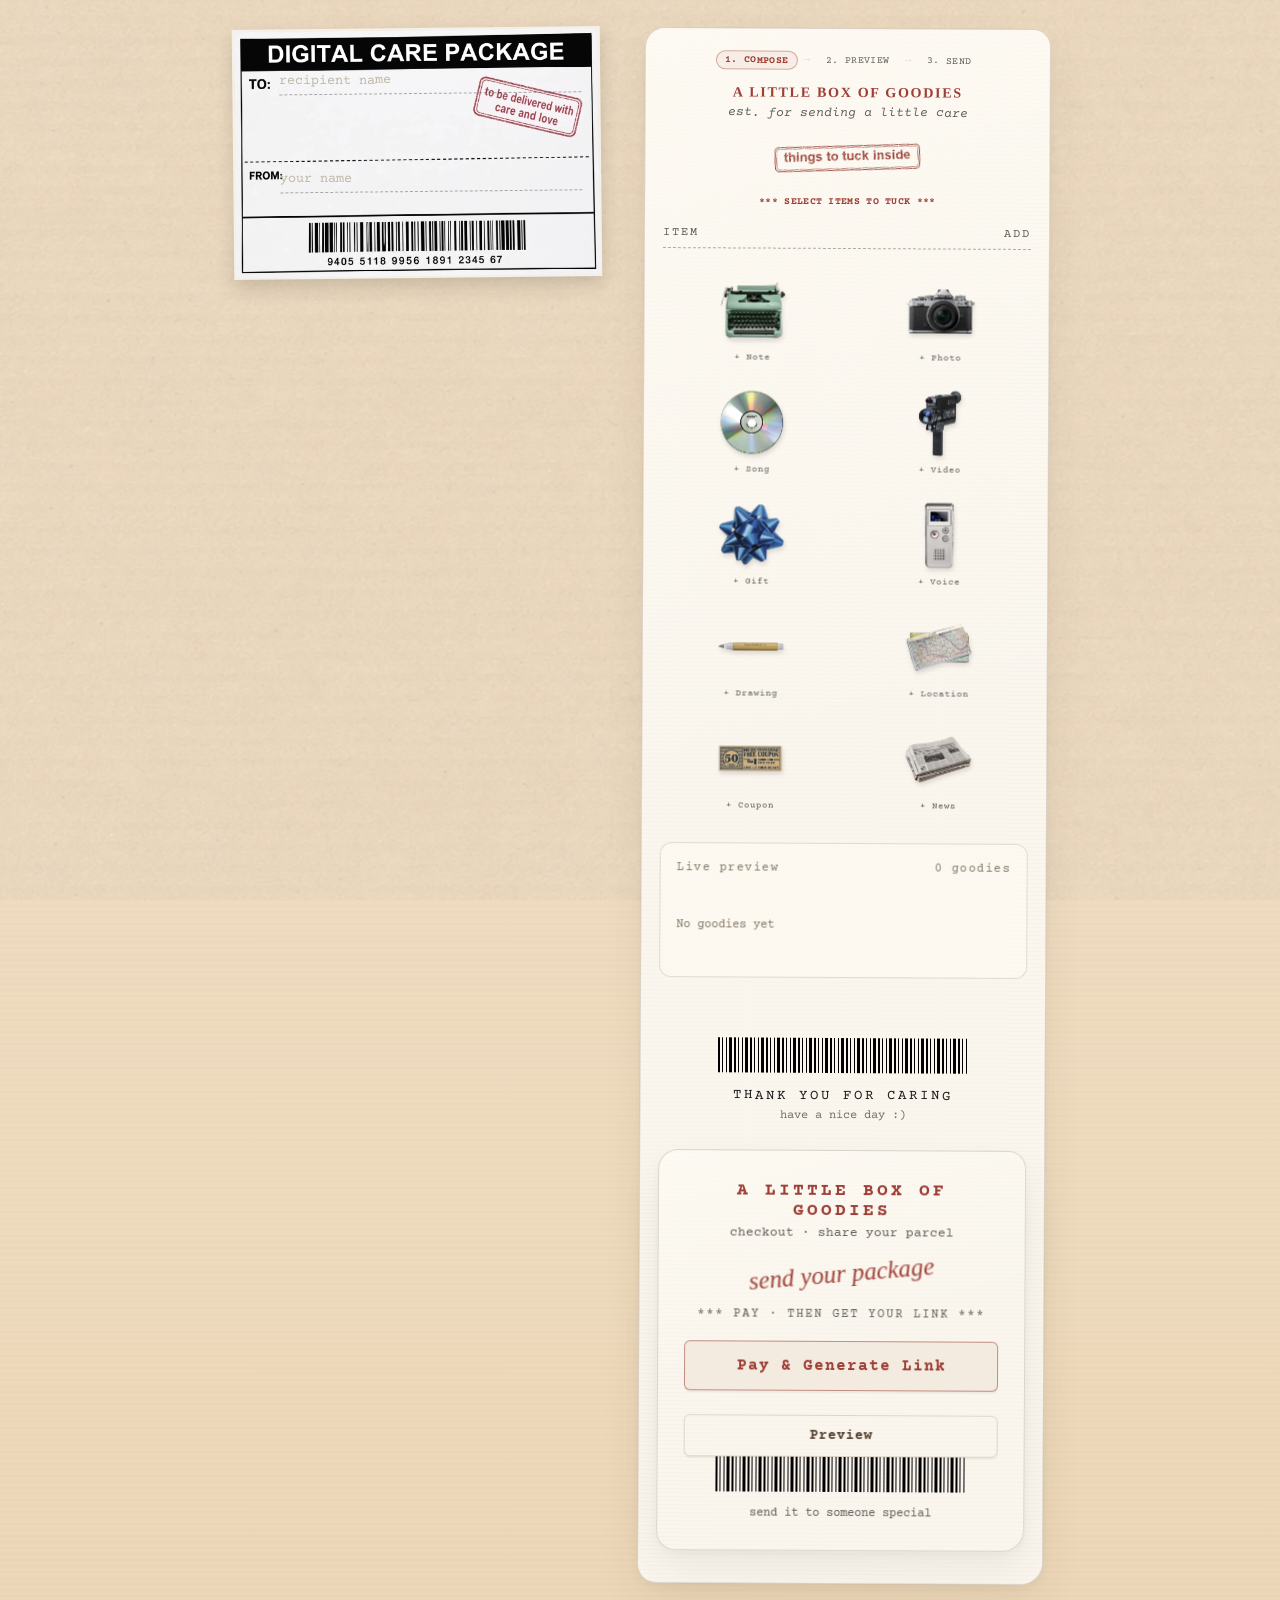
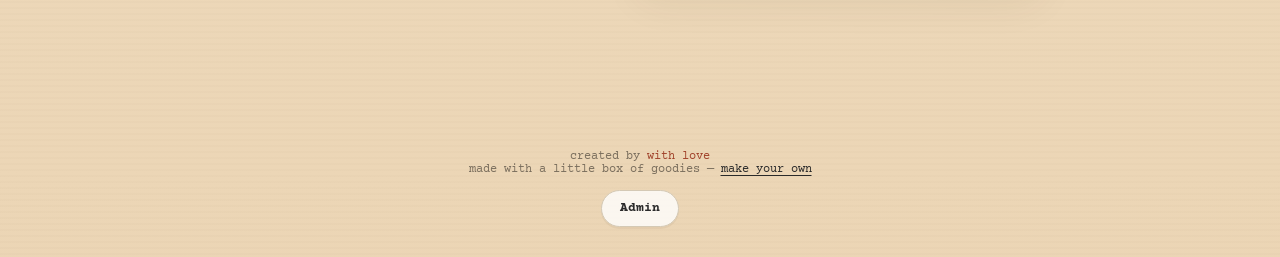
==== commit 89a226f8: "Update website files" ====
--- a/index.html
+++ b/index.html
@@ -38,6 +38,13 @@
         <!-- Right Side: Items Selection & Cart -->
         <div class="right-panel">
             <div class="goodies-sheet">
+                <nav class="flow-steps" aria-label="Package progress">
+                    <span class="flow-step is-active">1. Compose</span>
+                    <span class="flow-step-sep">→</span>
+                    <span class="flow-step">2. Preview</span>
+                    <span class="flow-step-sep">→</span>
+                    <span class="flow-step">3. Send</span>
+                </nav>
                 <h1 class="goodies-title">A LITTLE BOX OF GOODIES</h1>
                 <p class="goodies-subtitle">est. for sending a little care</p>
                 <div class="things-stamp">things to tuck inside</div>
@@ -50,44 +57,44 @@
                 <div class="items-divider"></div>
 
                 <div class="items-grid">
-                    <div class="item-card" data-type="note" onclick="openModal('note')">
-                        <div class="item-icon">🖨️</div>
+                    <div class="item-card" data-type="note" role="button" tabindex="0" aria-label="Add note" onclick="openModal('note')" onkeydown="if(event.key==='Enter'||event.key===' '){event.preventDefault();openModal('note');}">
+                        <img class="item-icon" src="note.png" alt="" aria-hidden="true">
                         <span class="item-label">+ Note</span>
                     </div>
-                    <div class="item-card" data-type="photo" onclick="openModal('photo')">
-                        <div class="item-icon">📷</div>
+                    <div class="item-card" data-type="photo" role="button" tabindex="0" aria-label="Add photo" onclick="openModal('photo')" onkeydown="if(event.key==='Enter'||event.key===' '){event.preventDefault();openModal('photo');}">
+                        <img class="item-icon" src="photo.png" alt="" aria-hidden="true">
                         <span class="item-label">+ Photo</span>
                     </div>
-                    <div class="item-card" data-type="song" onclick="openModal('song')">
-                        <div class="item-icon">💿</div>
+                    <div class="item-card" data-type="song" role="button" tabindex="0" aria-label="Add song" onclick="openModal('song')" onkeydown="if(event.key==='Enter'||event.key===' '){event.preventDefault();openModal('song');}">
+                        <img class="item-icon" src="song.png" alt="" aria-hidden="true">
                         <span class="item-label">+ Song</span>
                     </div>
-                    <div class="item-card" data-type="video" onclick="openModal('video')">
-                        <div class="item-icon">🎥</div>
+                    <div class="item-card" data-type="video" role="button" tabindex="0" aria-label="Add video" onclick="openModal('video')" onkeydown="if(event.key==='Enter'||event.key===' '){event.preventDefault();openModal('video');}">
+                        <img class="item-icon" src="video.png" alt="" aria-hidden="true">
                         <span class="item-label">+ Video</span>
                     </div>
-                    <div class="item-card" data-type="gift" onclick="openModal('gift')">
-                        <div class="item-icon">🎀</div>
+                    <div class="item-card" data-type="gift" role="button" tabindex="0" aria-label="Add gift" onclick="openModal('gift')" onkeydown="if(event.key==='Enter'||event.key===' '){event.preventDefault();openModal('gift');}">
+                        <img class="item-icon" src="gift.png" alt="" aria-hidden="true">
                         <span class="item-label">+ Gift</span>
                     </div>
-                    <div class="item-card" data-type="voice" onclick="openModal('voice')">
-                        <div class="item-icon">🎙️</div>
+                    <div class="item-card" data-type="voice" role="button" tabindex="0" aria-label="Add voice" onclick="openModal('voice')" onkeydown="if(event.key==='Enter'||event.key===' '){event.preventDefault();openModal('voice');}">
+                        <img class="item-icon" src="voice.png" alt="" aria-hidden="true">
                         <span class="item-label">+ Voice</span>
                     </div>
-                    <div class="item-card" data-type="drawing" onclick="openModal('drawing')">
-                        <div class="item-icon">✏️</div>
+                    <div class="item-card" data-type="drawing" role="button" tabindex="0" aria-label="Add drawing" onclick="openModal('drawing')" onkeydown="if(event.key==='Enter'||event.key===' '){event.preventDefault();openModal('drawing');}">
+                        <img class="item-icon" src="drawing.png" alt="" aria-hidden="true">
                         <span class="item-label">+ Drawing</span>
                     </div>
-                    <div class="item-card" data-type="location" onclick="openModal('location')">
-                        <div class="item-icon">🗺️</div>
+                    <div class="item-card" data-type="location" role="button" tabindex="0" aria-label="Add location" onclick="openModal('location')" onkeydown="if(event.key==='Enter'||event.key===' '){event.preventDefault();openModal('location');}">
+                        <img class="item-icon" src="map.png" alt="" aria-hidden="true">
                         <span class="item-label">+ Location</span>
                     </div>
-                    <div class="item-card" data-type="coupon" onclick="openModal('coupon')">
-                        <div class="item-icon">🎟️</div>
+                    <div class="item-card" data-type="coupon" role="button" tabindex="0" aria-label="Add coupon" onclick="openModal('coupon')" onkeydown="if(event.key==='Enter'||event.key===' '){event.preventDefault();openModal('coupon');}">
+                        <img class="item-icon" src="coupon.png" alt="" aria-hidden="true">
                         <span class="item-label">+ Coupon</span>
                     </div>
-                    <div class="item-card" data-type="news" onclick="openModal('news')">
-                        <div class="item-icon">📰</div>
+                    <div class="item-card" data-type="news" role="button" tabindex="0" aria-label="Add news" onclick="openModal('news')" onkeydown="if(event.key==='Enter'||event.key===' '){event.preventDefault();openModal('news');}">
+                        <img class="item-icon" src="news.png" alt="" aria-hidden="true">
                         <span class="item-label">+ News</span>
                     </div>
                 </div>
@@ -136,6 +143,12 @@
                 </div>
             </div>
         </div>
+    </div>
+
+    <!-- Mobile sticky action bar -->
+    <div class="mobile-sticky-bar" id="mobileStickyBar" aria-hidden="true">
+        <span class="mobile-sticky-count" id="mobileStickyCount">0 goodies added</span>
+        <button class="btn-generate mobile-sticky-btn" onclick="generateLink()">Send package</button>
     </div>
 
     <!-- MODALS -->
@@ -324,9 +337,9 @@
             <h3 class="modal-title">SECURE CHECKOUT</h3>
             <div class="payment-summary">
                 <span>Digital care package</span>
-                <strong>₹899</strong>
-            </div>
-            <div class="payment-methods">
+                <strong id="paymentAmount">₹899</strong>
+            </div>
+            <div class="payment-methods" id="paymentMethods">
                 <label class="payment-option">
                     <input type="radio" name="paymentMethod" value="card" checked>
                     <span>Card</span>
@@ -344,7 +357,7 @@
                 <label class="modal-label" for="couponCode">Have a free coupon?</label>
                 <div class="link-display">
                     <input type="text" id="couponCode" class="modal-input" placeholder="Enter coupon code" autocomplete="off">
-                    <button type="button" class="btn-preview" onclick="applyCoupon()">Apply</button>
+                    <button type="button" class="btn-preview coupon-apply" onclick="applyCoupon()">Apply</button>
                 </div>
                 <p class="copy-feedback" id="couponFeedback" style="display:none;"></p>
             </div>
--- a/css/styles.css
+++ b/css/styles.css
@@ -30,6 +30,7 @@
     min-height: 100vh;
     overflow-x: hidden;
     cursor: url("data:image/svg+xml,%3Csvg xmlns='http://www.w3.org/2000/svg' width='32' height='32' viewBox='0 0 32 32'%3E%3Cpath fill='%23a0422a' d='M16 29.2c-9.3-5.8-13.6-10.8-13.6-17.3A7.7 7.7 0 0 1 10.1 4c2.4 0 4.6 1.1 6 3 1.4-1.9 3.6-3 6-3A7.7 7.7 0 0 1 29.6 11.9c0 6.5-4.3 11.5-13.6 17.3z'/%3E%3C/svg%3E") 12 12, auto;
+    cursor: url('../cursor-heart-32.png') 2 2, auto;
 }
 
 button, a, input, textarea, .item-card, .goodie-item, .modal-close {
@@ -291,6 +292,45 @@
     letter-spacing: 1px;
 }
 
+/* ========== FLOW STEPS ========== */
+.flow-steps {
+    display: flex;
+    align-items: center;
+    justify-content: center;
+    gap: 6px;
+    flex-wrap: wrap;
+    margin-bottom: 14px;
+    font-family: var(--font-mono, 'Courier Prime', monospace);
+    font-size: 0.62rem;
+    letter-spacing: 0.04em;
+    text-transform: uppercase;
+}
+.flow-step {
+    color: var(--ink-soft, #7a6e5d);
+    padding: 3px 8px;
+    border-radius: 999px;
+    border: 1px solid transparent;
+    transition: color 0.2s ease, border-color 0.2s ease, background 0.2s ease;
+}
+.flow-step.is-active {
+    color: var(--postal-red, #9d3f36);
+    border-color: rgba(157, 63, 54, 0.4);
+    background: rgba(157, 63, 54, 0.06);
+    font-weight: 700;
+}
+.flow-step.is-done {
+    color: var(--postal-red, #9d3f36);
+    opacity: 0.65;
+}
+.flow-step-sep {
+    color: var(--border, rgba(120, 95, 70, 0.4));
+    font-size: 0.7rem;
+}
+@media (max-width: 520px) {
+    .flow-steps { font-size: 0.56rem; gap: 4px; }
+    .goodies-title { white-space: normal; line-height: 1.25; }
+}
+
 /* ========== GOODIES SHEET ========== */
 .goodies-sheet {
     background: linear-gradient(180deg, rgba(245,240,232,0.98), rgba(255,255,255,0.82));
@@ -1204,12 +1244,18 @@
 body {
     color: var(--ink);
     font-family: var(--font-mono);
-    background: transparent;
-    cursor: default;
+    background-color: #c99b68;
+    background-image:
+        linear-gradient(rgba(247, 239, 225, 0.72), rgba(247, 239, 225, 0.72)),
+        url('../parcel-box.webp');
+    background-position: center, center;
+    background-size: cover, cover;
+    background-attachment: fixed;
+    cursor: url('../cursor-heart-32.png') 2 2, auto;
 }
 
 button, a, input, textarea, .item-card, .goodie-item, .modal-close {
-    cursor: pointer;
+    cursor: inherit;
 }
 
 button {
@@ -1236,8 +1282,8 @@
     display: grid;
     grid-template-columns: minmax(300px, 0.95fr) minmax(340px, 1.05fr);
     gap: 28px 40px;
-    max-width: 1080px;
-    padding: 40px 24px 96px;
+    max-width: 850px;
+    padding: 28px 18px 96px;
     align-items: start;
 }
 
@@ -1254,6 +1300,22 @@
     overflow: hidden;
 }
 
+.shipping-label {
+    aspect-ratio: 1200 / 817;
+    background: #f5f1e8 url('../shipping-label.webp') center / 100% 100% no-repeat;
+    border: 0;
+    border-radius: 0;
+}
+
+.shipping-label .label-header,
+.shipping-label .barcode {
+    display: none;
+}
+
+.shipping-label .label-field {
+    display: none;
+}
+
 .label-header {
     background: transparent;
     color: var(--ink);
@@ -1263,25 +1325,22 @@
     padding: 14px 12px;
 }
 
-.label-body { padding: 24px 22px 26px; }
-.label-row { gap: 10px; margin-bottom: 10px; }
+.label-body { height: 100%; padding: 0; position: relative; }
+.label-row { gap: 0; margin-bottom: 0; position: absolute; left: 12.8%; right: 5.2%; }
+.to-row { top: 15.4%; min-height: 0; }
+.from-row { top: 54.8%; }
 .label-field { color: var(--postal-red-deep); font-size: 0.72rem; }
 .label-input {
     color: var(--ink);
     font-family: var(--font-mono);
     font-size: 0.85rem;
     border-bottom: 1px dashed rgba(26, 26, 26, 0.35);
+    min-width: 0;
+    margin-left: 0;
+    text-align: left;
 }
 .label-input:focus { border-bottom-color: var(--postal-red); }
-.stamp {
-    border: 1.5px solid var(--postal-red);
-    color: var(--postal-red);
-    font-family: var(--font-mono);
-    font-size: 0.58rem;
-    padding: 7px 9px;
-}
-.label-divider { border-top: 1px dashed rgba(26, 26, 26, 0.45); }
-.barcode { border-top: 1px solid rgba(26, 26, 26, 0.15); }
+.stamp, .label-divider { display: none; }
 
 .goodies-sheet,
 .checkout-section {
@@ -1294,7 +1353,7 @@
     box-shadow: var(--shadow-soft);
 }
 
-.goodies-sheet { padding: 30px 26px 32px; transform: rotate(0.3deg); }
+.goodies-sheet { padding: 22px 18px 32px; transform: rotate(0.3deg); }
 .goodies-title, .goodies-view-title {
     font-family: var(--font-display);
     font-style: normal;
@@ -1302,7 +1361,7 @@
     color: var(--postal-red);
     letter-spacing: 0.02em;
 }
-.goodies-title { font-size: 1.9rem; letter-spacing: 0.04em; }
+.goodies-title { font-size: 0.88rem; letter-spacing: 0.12em; white-space: nowrap; }
 .goodies-subtitle { color: var(--ink-soft); font-family: var(--font-mono); }
 .things-stamp, .send-stamp {
     border: none;
@@ -1312,27 +1371,66 @@
     padding: 0;
     transform: rotate(-1deg);
 }
-.select-items { color: var(--postal-red); font-family: var(--font-mono); font-size: 0.82rem; letter-spacing: 0.03em; }
+.things-stamp {
+    width: 170px;
+    height: 36px;
+    background: url('../stamp-tuck.webp') center / contain no-repeat;
+    font-size: 0;
+}
+.select-items { color: var(--postal-red); font-family: var(--font-mono); font-size: 0.62rem; letter-spacing: 0.03em; }
 .items-header, .cart-header { color: var(--ink-soft); font-family: var(--font-mono); }
 .items-divider, .cart-divider { border-top: 1px dashed rgba(26, 26, 26, 0.35); }
 
-.items-grid { gap: 16px 12px; }
+.items-grid { gap: 10px 8px; margin-bottom: 24px; }
 .item-card {
     padding: 8px 4px;
     border-radius: 0;
     transition: transform 0.2s ease, opacity 0.15s ease;
+    isolation: isolate;
 }
 .item-card:hover { background: transparent; transform: translateY(-3px); box-shadow: none; }
+.item-card:focus-visible {
+    outline: 2px solid var(--postal-red);
+    outline-offset: 3px;
+    border-radius: 8px;
+    transform: translateY(-3px);
+}
 .item-icon {
-    width: 96px;
-    height: 96px;
+    width: 68px;
+    height: 68px;
     border-radius: 0;
     margin-bottom: 8px;
     font-size: 3.3rem;
     background: transparent;
     box-shadow: none;
-}
-.item-label { color: var(--ink-soft); font-family: var(--font-mono); font-size: 0.72rem; }
+    object-fit: contain;
+    filter: drop-shadow(1px 3px 2px rgba(40, 30, 20, 0.14));
+    background: transparent;
+    position: relative;
+    z-index: 1;
+    transition: transform 0.2s ease;
+}
+.item-card::before {
+    content: '';
+    position: absolute;
+    top: 4px;
+    left: 50%;
+    width: 92px;
+    height: 76px;
+    background: url('../marker-circle.webp') center / contain no-repeat;
+    opacity: 0;
+    pointer-events: none;
+    transform: translateX(-50%) rotate(-4deg) scale(0.92);
+    z-index: 2;
+    transition: opacity 0.18s ease, transform 0.24s cubic-bezier(0.22, 1, 0.36, 1);
+}
+.item-card:hover::before,
+.item-card:focus-visible::before { opacity: 1; transform: translateX(-50%) rotate(-4deg) scale(1); }
+.item-label { color: var(--ink-soft); font-family: var(--font-mono); font-size: 0.58rem; }
+
+@media (prefers-reduced-motion: reduce) {
+    .modal-overlay, .modal, .item-card::before { transition: none; }
+}
 
 .live-preview-panel, .payment-summary, .upi-qr-panel {
     background: rgba(255, 252, 245, 0.58);
@@ -1345,19 +1443,46 @@
 .cart-item-desc, .checkout-subtitle, .pay-text, .send-special { color: var(--ink-soft); }
 
 .checkout-section { padding: 30px 26px; margin-top: 28px; transform: rotate(-0.25deg); }
-.btn-generate { background: var(--postal-red); color: #fff8f4; border-color: var(--postal-red); }
-.btn-generate:hover { background: var(--postal-red-deep); color: #fff8f4; }
+.btn-generate {
+    background: var(--brand-button-bg);
+    color: var(--postal-red);
+    border: 1.5px solid rgba(157, 63, 54, 0.55);
+    font-weight: 700;
+}
+.btn-generate:hover { background: #efe4d6; border-color: var(--postal-red); }
+.btn-generate:focus-visible { outline: 2px solid var(--postal-red); outline-offset: 2px; }
 .btn-preview { color: #5a4636; border-color: var(--border); }
 
 /* Forms and modals */
-.modal-overlay { background: rgba(251, 244, 234, 0.82); backdrop-filter: blur(6px); }
+.modal-overlay {
+    display: flex;
+    visibility: hidden;
+    opacity: 0;
+    pointer-events: none;
+    background: rgba(251, 244, 234, 0.82);
+    backdrop-filter: blur(6px);
+    -webkit-backdrop-filter: blur(6px);
+    transition: opacity 0.22s ease, visibility 0s linear 0.22s;
+}
+.modal-overlay.active {
+    visibility: visible;
+    opacity: 1;
+    pointer-events: auto;
+    transition-delay: 0s;
+}
 .modal {
     background-color: #f4f1ea;
     background-image: repeating-linear-gradient(0deg, rgba(120, 95, 70, 0.025) 0 1px, transparent 1px 5px);
     border-radius: 2px;
     color: #3a2a1a;
     box-shadow: 0 2px 4px rgba(40, 40, 40, 0.08), 0 14px 28px rgba(40, 40, 40, 0.12);
-    transform: rotate(-0.2deg);
+    transform: translateY(18px) scale(0.96) rotate(-0.2deg);
+    opacity: 0;
+    transition: transform 0.28s cubic-bezier(0.22, 1, 0.36, 1), opacity 0.2s ease;
+}
+.modal-overlay.active .modal {
+    transform: translateY(0) scale(1) rotate(-0.2deg);
+    opacity: 1;
 }
 .modal-title { color: var(--postal-red); font-family: var(--font-mono); font-size: 0.92rem; letter-spacing: 0.04em; }
 .modal-label { color: var(--ink-soft); font-family: var(--font-mono); font-size: 0.72rem; }
@@ -1377,7 +1502,23 @@
 .drawing-canvas { border-color: var(--border); border-radius: 16px; background: #fff8f4; }
 .coupon-entry { margin: 18px 0 4px; }
 .coupon-entry .link-display { margin-top: 6px; }
-.coupon-entry .btn-preview { padding: 0.65rem 0.9rem; white-space: nowrap; }
+.coupon-entry .link-display { gap: 12px; align-items: stretch; }
+.coupon-entry .modal-input {
+    min-width: 0;
+    min-height: 48px;
+    padding: 12px 15px;
+    font-size: 0.84rem;
+    letter-spacing: 0.04em;
+}
+.coupon-entry .btn-preview {
+    flex: 0 0 92px;
+    padding: 0.65rem 0.9rem;
+    white-space: nowrap;
+}
+.coupon-entry .modal-label { margin-top: 0; }
+.coupon-entry .copy-feedback { margin: 8px 0 0; line-height: 1.4; }
+.coupon-apply { min-width: 74px; }
+.payment-summary strong { color: var(--postal-red); font-variant-numeric: tabular-nums; }
 
 /* Recipient page */
 .preview-page { background: transparent; }
@@ -1392,8 +1533,45 @@
 .goodies-items { gap: 24px; }
 .goodie-item-label { color: var(--postal-red); background: var(--paper-warm); border: 1px solid var(--border); border-radius: 999px; box-shadow: none; font-family: var(--font-mono); }
 .goodie-item-photo, .goodie-item-drawing { border-color: #fff; box-shadow: 2px 3px 10px rgba(60, 40, 30, 0.12); }
-
+.goodie-item-icon img { width: 56px; height: 56px; object-fit: contain; filter: drop-shadow(1px 3px 3px rgba(40, 30, 20, 0.16)); }
+
+/* Real item icons used inside cart / live preview (replaces emoji) */
+.cart-item-icon { display: inline-flex; align-items: center; justify-content: center; }
+.cart-item-icon .type-icon { display: block; }
+.preview-thumb.preview-icon { display: flex; align-items: center; justify-content: center; }
+.preview-thumb.preview-icon .type-icon { display: block; }
+
+/* Mobile sticky checkout bar */
+.mobile-sticky-bar {
+    display: none;
+    position: fixed;
+    left: 0;
+    right: 0;
+    bottom: 0;
+    z-index: 40;
+    align-items: center;
+    justify-content: space-between;
+    gap: 10px;
+    padding: 10px 14px;
+    padding-bottom: calc(10px + env(safe-area-inset-bottom, 0px));
+    background: rgba(247, 241, 230, 0.94);
+    backdrop-filter: blur(8px);
+    border-top: 1px solid var(--border, rgba(120, 95, 70, 0.22));
+    box-shadow: 0 -6px 18px rgba(70, 50, 30, 0.08);
+}
 @media (max-width: 899px) {
+    .mobile-sticky-bar.active { display: flex; }
+}
+.mobile-sticky-count {
+    font-family: var(--font-mono, monospace);
+    font-size: 0.72rem;
+    color: var(--ink-soft, #7a6e5d);
+    white-space: nowrap;
+}
+.mobile-sticky-btn { padding: 10px 18px; white-space: nowrap; }
+
+@media (max-width: 899px) {
+    body.creator-page { padding-bottom: 64px; }
     .main-container { display: flex; flex-direction: column; gap: 8px; }
     .left-panel, .right-panel { width: 100%; }
     .shipping-label { position: static; }
@@ -1405,6 +1583,8 @@
     .goodies-title { font-size: 1.55rem; }
     .item-icon { width: 82px; height: 82px; font-size: 2.8rem; }
     .box-body, .box-top { width: min(400px, 90vw); }
+    .coupon-entry .link-display { align-items: stretch; }
+    .coupon-entry .modal-input { min-width: 0; }
 }
 
 /* ========== PREVIEW / RECIPIENT PAGE ========== */
@@ -1535,6 +1715,7 @@
 
 .box-label-to, .box-label-from {
     font-family: var(--font-typewriter);
+
     font-size: 11px;
     margin: 3px 0;
 }
@@ -1655,6 +1836,13 @@
 .goodie-item:nth-child(6) { animation-delay: 0.6s; }
 .goodie-item:nth-child(7) { animation-delay: 0.7s; }
 .goodie-item:nth-child(8) { animation-delay: 0.8s; }
+
+.goodie-item:focus-visible,
+.package-box:focus-visible {
+    outline: 2px solid var(--postal-red, #9d3f36);
+    outline-offset: 4px;
+    border-radius: 8px;
+}
 
 .goodie-item:hover {
     transform: translateY(-8px) scale(1.05);
@@ -1892,7 +2080,7 @@
     background: var(--accent-pink);
     border-radius: 3px;
     overflow: hidden;
-    cursor: pointer;
+    cursor: inherit;
 }
 
 .voice-progress {
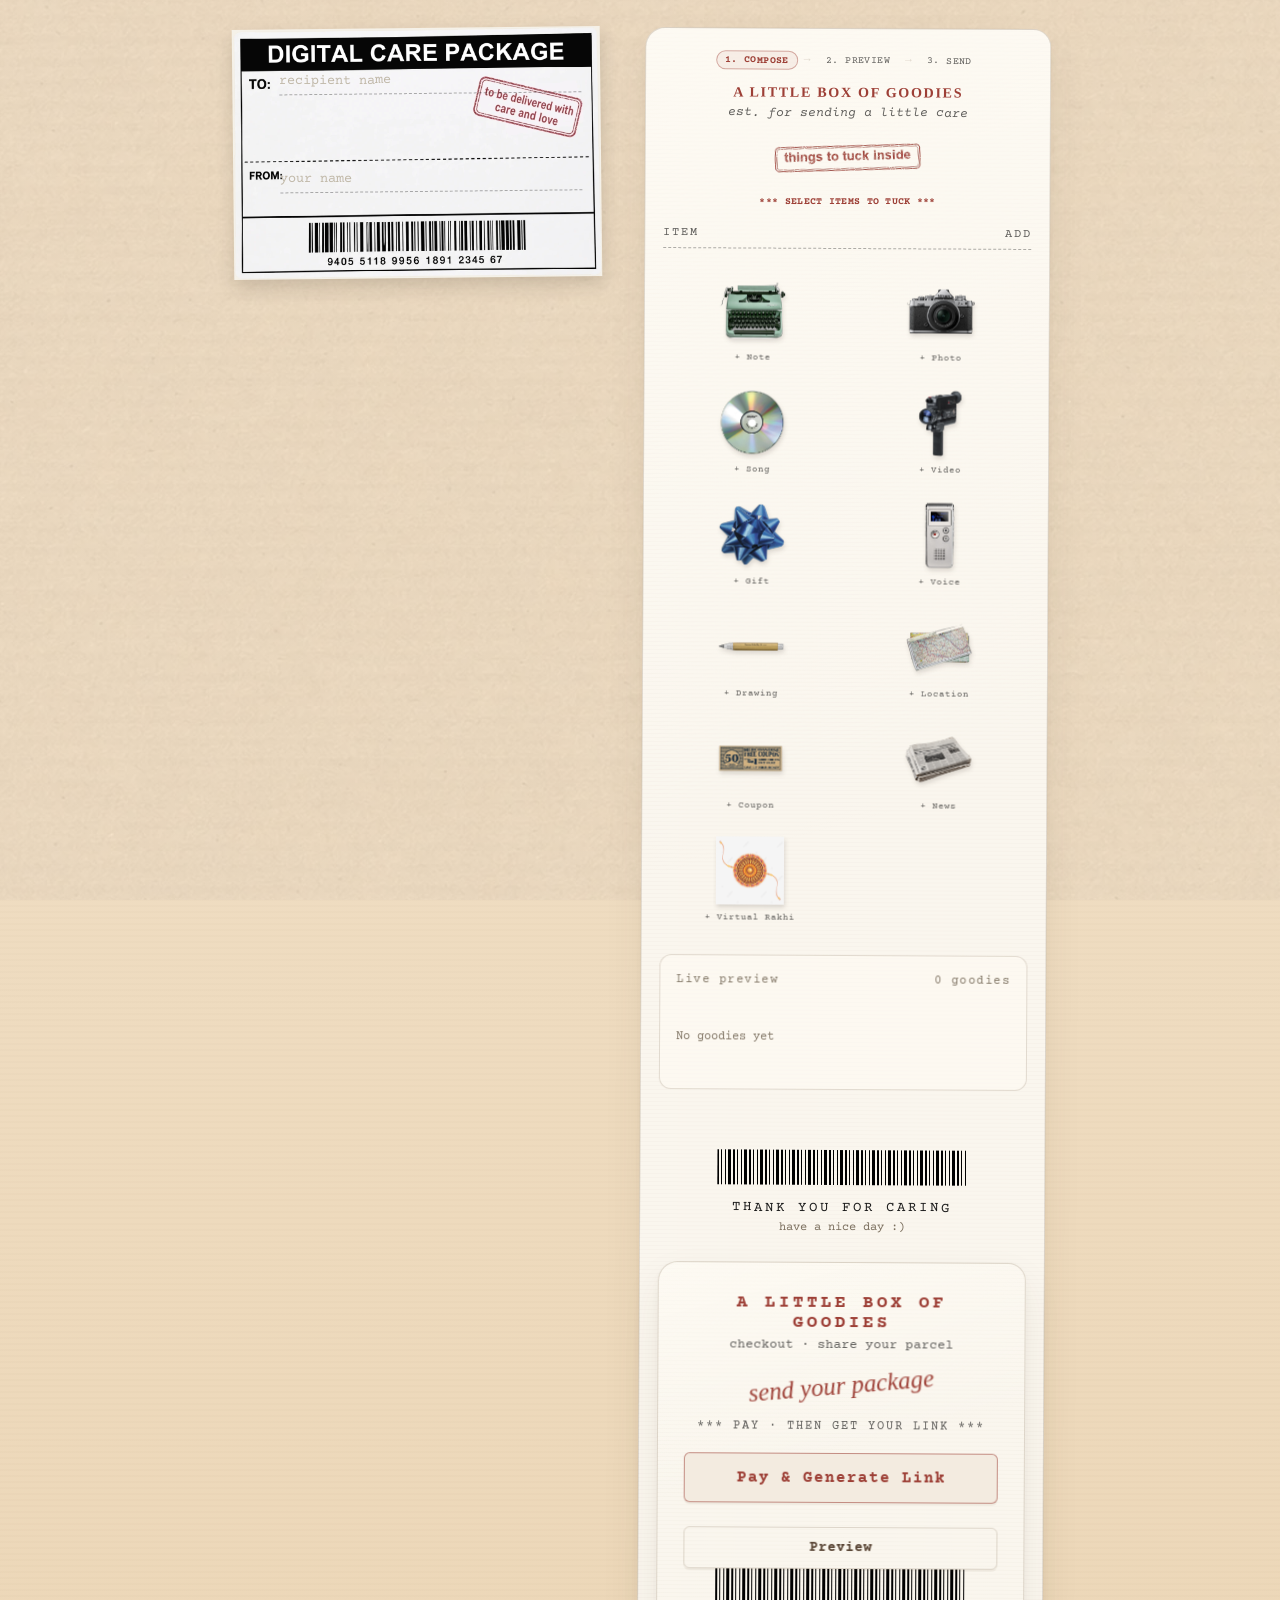
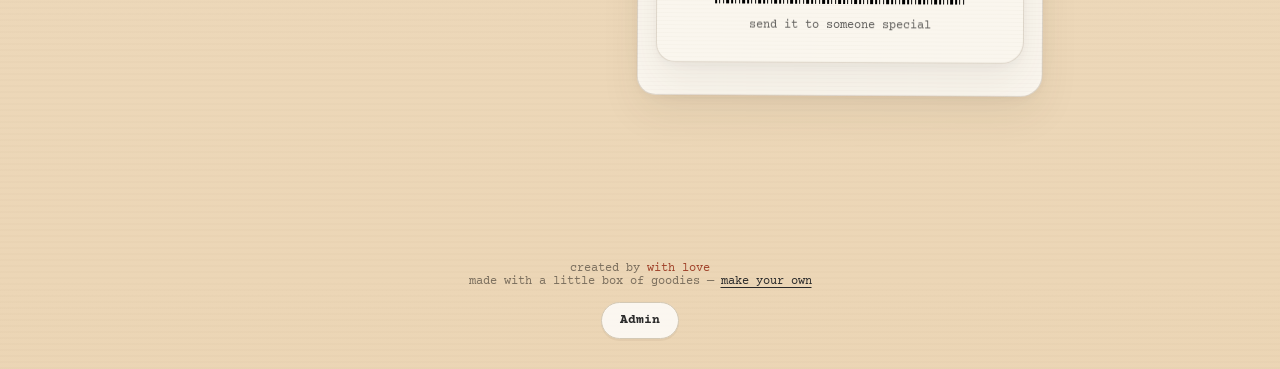
==== commit 276c8edd: "rakhi and other things added" ====
--- a/index.html
+++ b/index.html
@@ -97,6 +97,10 @@
                         <img class="item-icon" src="news.png" alt="" aria-hidden="true">
                         <span class="item-label">+ News</span>
                     </div>
+                    <div class="item-card" data-type="rakhi" role="button" tabindex="0" aria-label="Add virtual rakhi" onclick="openModal('rakhi')" onkeydown="if(event.key==='Enter'||event.key===' '){event.preventDefault();openModal('rakhi');}">
+                        <img class="item-icon" src="rakhi.png" alt="" aria-hidden="true">
+                        <span class="item-label">+ Virtual Rakhi</span>
+                    </div>
                 </div>
 
                 <div class="live-preview-panel" id="livePreviewPanel" aria-live="polite">
@@ -253,7 +257,8 @@
                 </label>
             </div>
             <span class="recording-status" id="recordingStatus">Not recorded yet</span>
-            <audio id="voicePlayback" controls style="display:none; width:100%; margin-top:12px;"></audio>
+            <p class="voice-preview-hint" id="voicePreviewHint" style="display:none;">Preview your voice memo before adding it.</p>
+            <audio id="voicePlayback" controls aria-label="Preview voice memo" style="display:none; width:100%; margin-top:12px;"></audio>
             <div class="modal-actions">
                 <button class="btn-add" onclick="addItem('voice')">Add to package</button>
                 <button class="btn-cancel" onclick="closeModal('voiceModal')">Cancel</button>
@@ -326,6 +331,20 @@
             <div class="modal-actions">
                 <button class="btn-add" onclick="addItem('news')">Add to package</button>
                 <button class="btn-cancel" onclick="closeModal('newsModal')">Cancel</button>
+            </div>
+        </div>
+    </div>
+
+    <!-- Virtual Rakhi Modal -->
+    <div class="modal-overlay" id="rakhiModal">
+        <div class="modal animate-in">
+            <button class="modal-close" onclick="closeModal('rakhiModal')">✕</button>
+            <h3 class="modal-title">VIRTUAL RAKHI</h3>
+            <label class="modal-label" for="rakhiMessage">Message for your brother</label>
+            <textarea id="rakhiMessage" class="modal-textarea" placeholder="Write a little love for your brother..."></textarea>
+            <div class="modal-actions">
+                <button class="btn-add" onclick="addItem('rakhi')">Add to package</button>
+                <button class="btn-cancel" onclick="closeModal('rakhiModal')">Cancel</button>
             </div>
         </div>
     </div>
--- a/css/styles.css
+++ b/css/styles.css
@@ -1534,6 +1534,46 @@
 .goodie-item-label { color: var(--postal-red); background: var(--paper-warm); border: 1px solid var(--border); border-radius: 999px; box-shadow: none; font-family: var(--font-mono); }
 .goodie-item-photo, .goodie-item-drawing { border-color: #fff; box-shadow: 2px 3px 10px rgba(60, 40, 30, 0.12); }
 .goodie-item-icon img { width: 56px; height: 56px; object-fit: contain; filter: drop-shadow(1px 3px 3px rgba(40, 30, 20, 0.16)); }
+
+/* Virtual Rakhi ceremony */
+.rakhi-modal { width: min(760px, calc(100vw - 32px)); max-width: 760px; }
+.rakhi-scene {
+    min-height: 390px;
+    position: relative;
+    overflow: hidden;
+    background: radial-gradient(circle at 50% 85%, rgba(224, 166, 91, 0.2), transparent 48%), #fffaf1;
+    border: 1px solid rgba(157, 63, 54, 0.16);
+    border-radius: 10px;
+}
+.rakhi-thali { position: absolute; width: 190px; right: 20px; top: 50%; transform: translateY(-50%) rotate(7deg); filter: drop-shadow(4px 8px 8px rgba(69, 39, 24, 0.18)); }
+.rakhi-hands { position: absolute; width: min(72%, 430px); height: 220px; object-fit: contain; left: 50%; bottom: -10px; transform: translateX(-50%); filter: drop-shadow(2px 5px 5px rgba(69, 39, 24, 0.16)); }
+.rakhi-thread { position: absolute; width: 280px; height: 280px; object-fit: contain; left: 50%; top: -180px; transform: translateX(-50%); filter: drop-shadow(2px 4px 4px rgba(69, 39, 24, 0.2)); }
+.rakhi-scene.is-animating .rakhi-thread { animation: rakhiDescend 2.2s cubic-bezier(0.22, 1, 0.36, 1) forwards; }
+.rakhi-message-wrap { margin-top: 18px; padding: 16px 20px; background: #fffdf8; border: 1px dashed rgba(157, 63, 54, 0.3); text-align: left; }
+.rakhi-message-label { color: var(--postal-red); font-family: var(--font-mono); font-size: 0.72rem; letter-spacing: 0.08em; text-transform: uppercase; }
+.rakhi-message-wrap p { margin: 8px 0 0; color: var(--ink); font-family: var(--font-elegant); font-size: 1.15rem; line-height: 1.6; white-space: pre-wrap; }
+
+@keyframes rakhiDescend {
+    0% { top: -180px; opacity: 0; transform: translateX(-50%) rotate(-12deg); }
+    18% { opacity: 1; }
+    72% { top: 150px; transform: translateX(-50%) rotate(8deg); }
+    86% { top: 132px; transform: translateX(-50%) rotate(-4deg); }
+    100% { top: 110px; opacity: 1; transform: translateX(-50%) rotate(0deg); }
+}
+
+@media (max-width: 560px) {
+    .rakhi-scene { min-height: 330px; }
+    .rakhi-thali { width: 112px; right: -8px; top: 42%; }
+    .rakhi-hands { width: 92%; height: 180px; bottom: -8px; }
+    .rakhi-thread { width: 130px; height: 130px; }
+    @keyframes rakhiDescend {
+        0% { top: -140px; opacity: 0; transform: translateX(-50%) rotate(-12deg); }
+        18% { opacity: 1; }
+        72% { top: 112px; transform: translateX(-50%) rotate(8deg); }
+        86% { top: 98px; transform: translateX(-50%) rotate(-4deg); }
+        100% { top: 108px; opacity: 1; transform: translateX(-50%) rotate(0deg); }
+    }
+}
 
 /* Real item icons used inside cart / live preview (replaces emoji) */
 .cart-item-icon { display: inline-flex; align-items: center; justify-content: center; }
